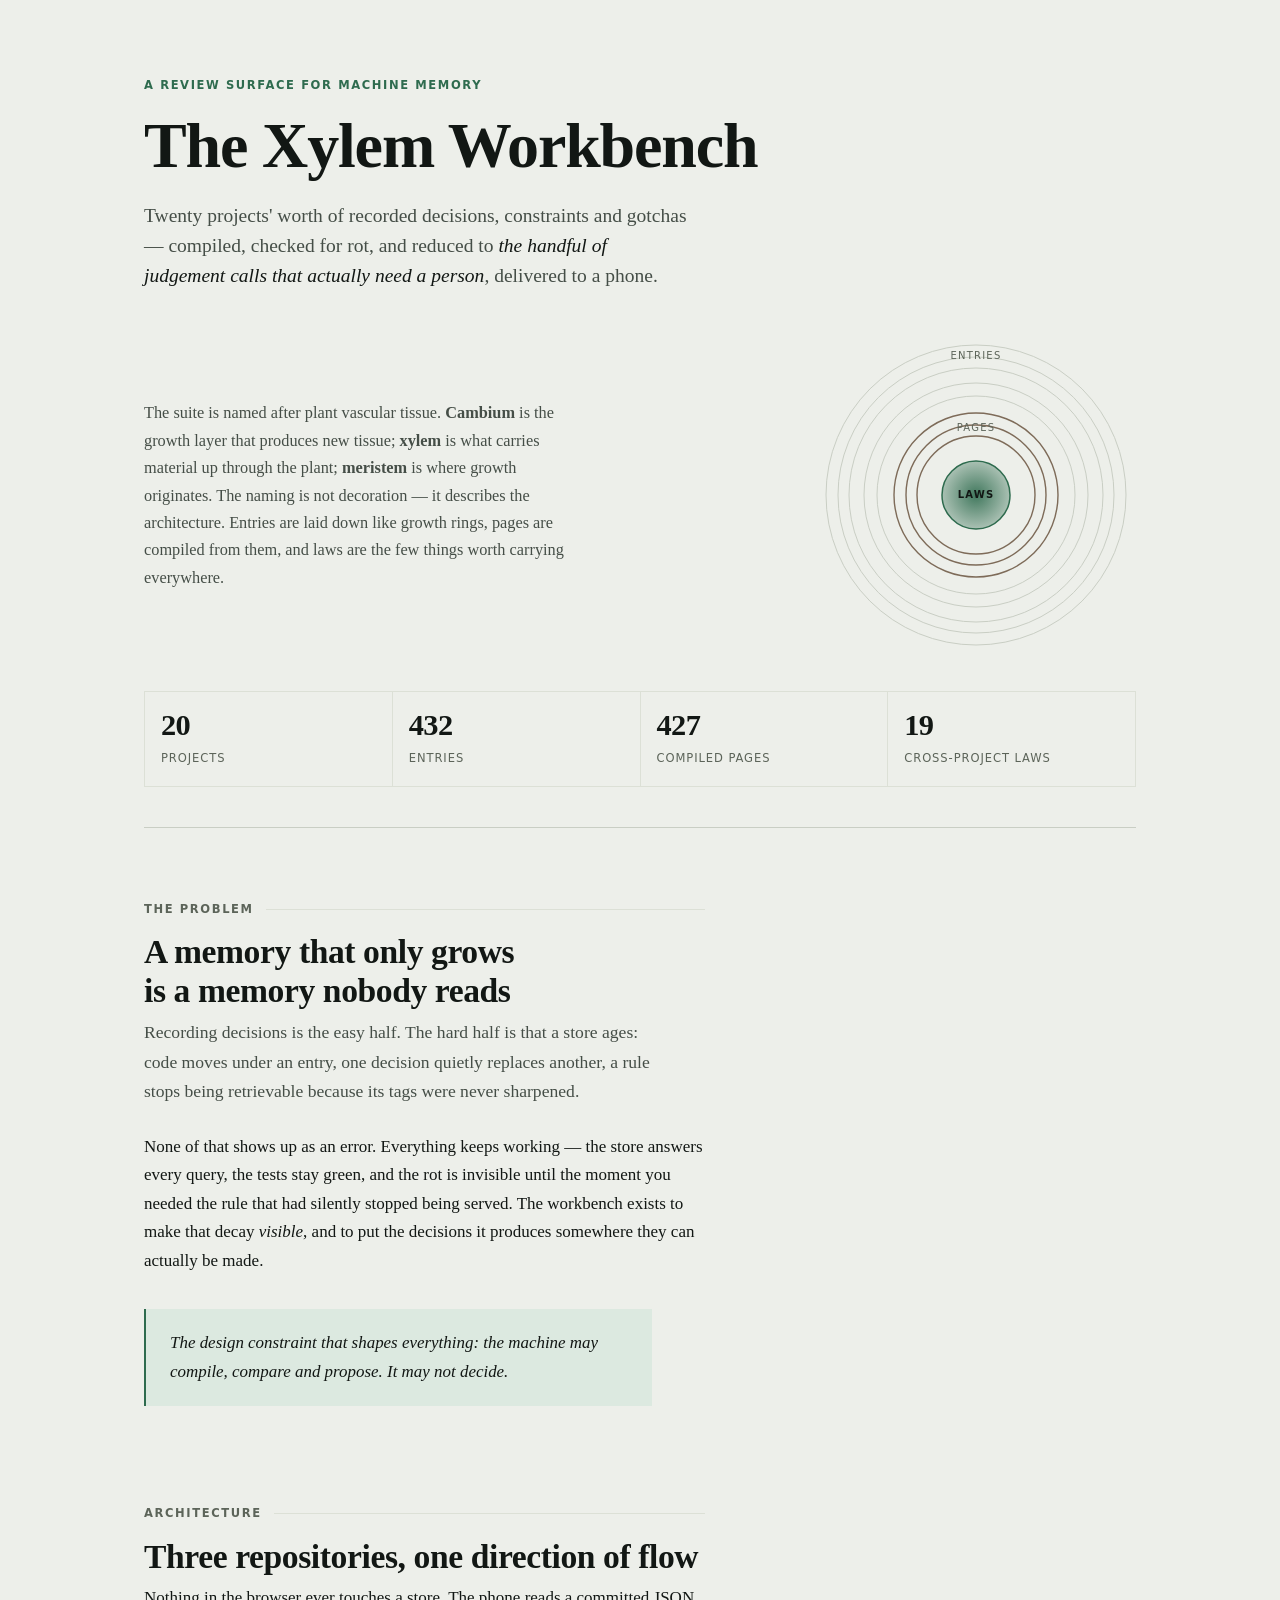
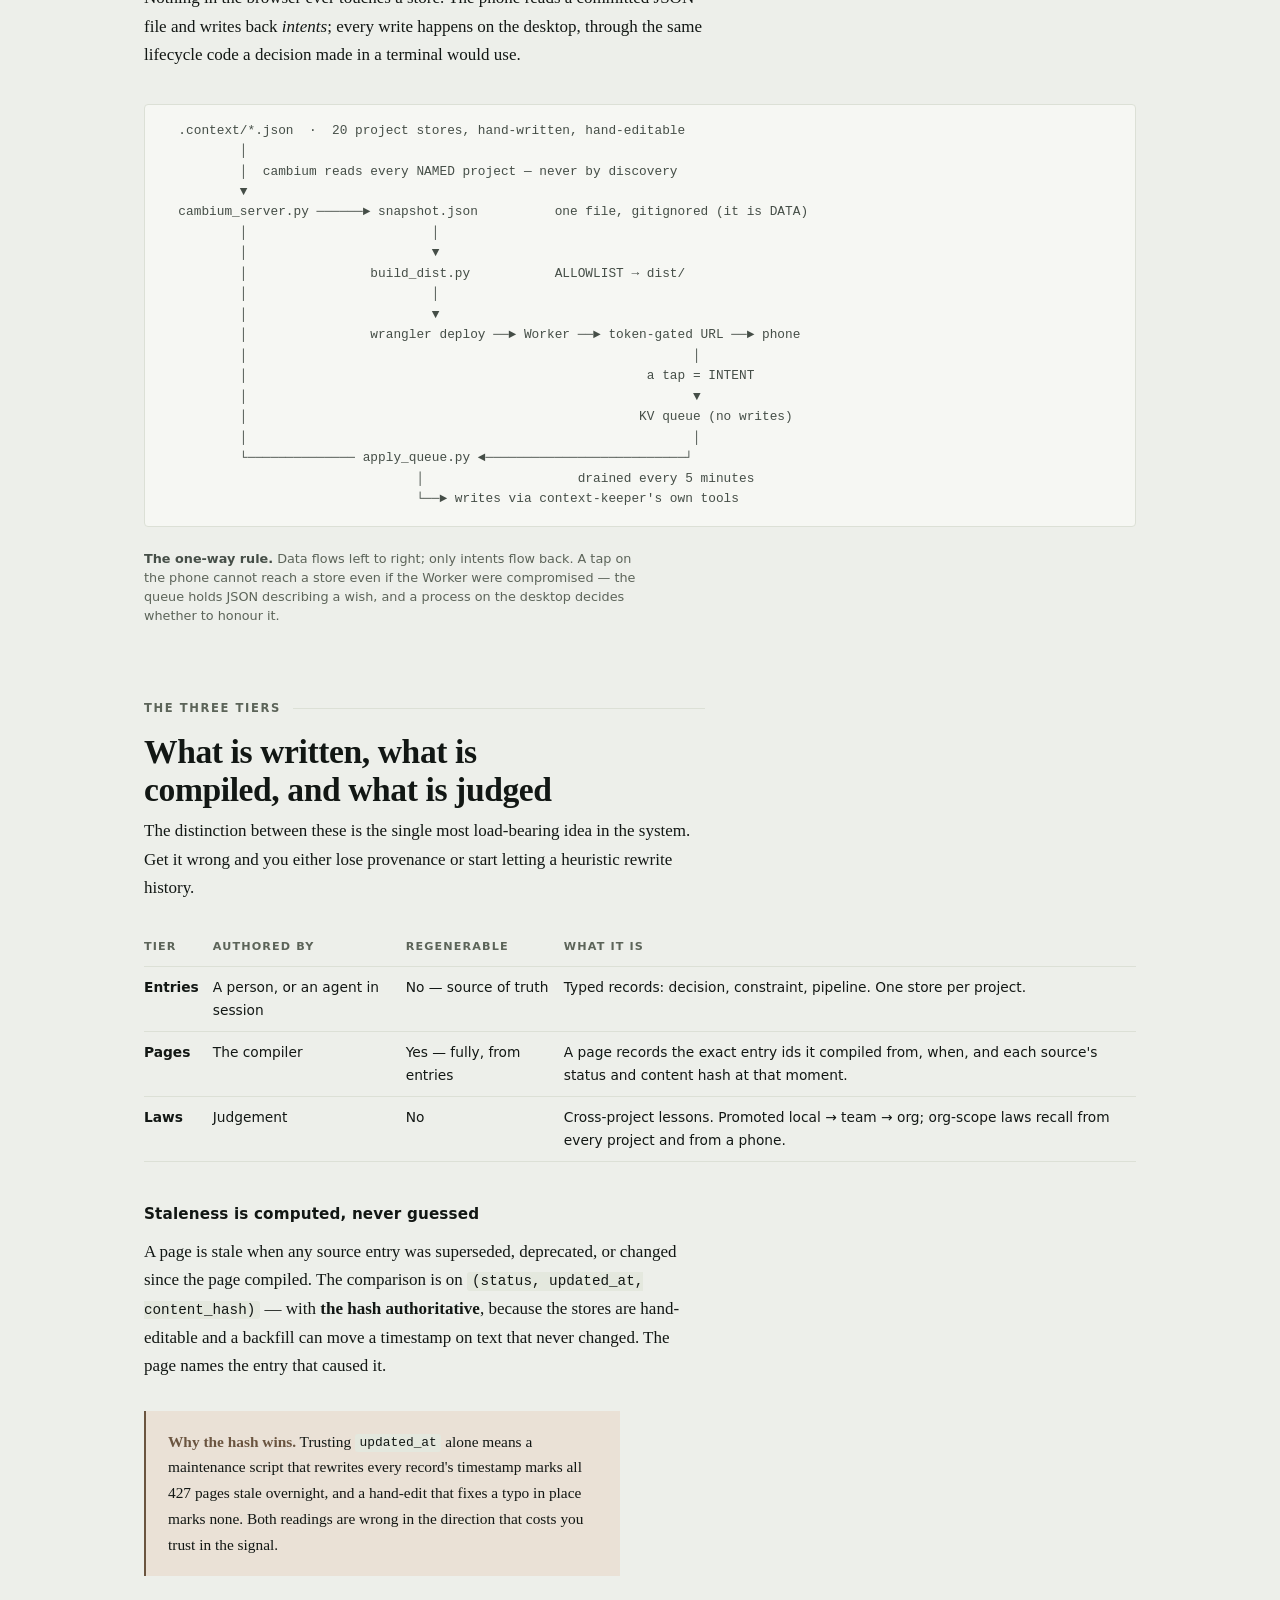
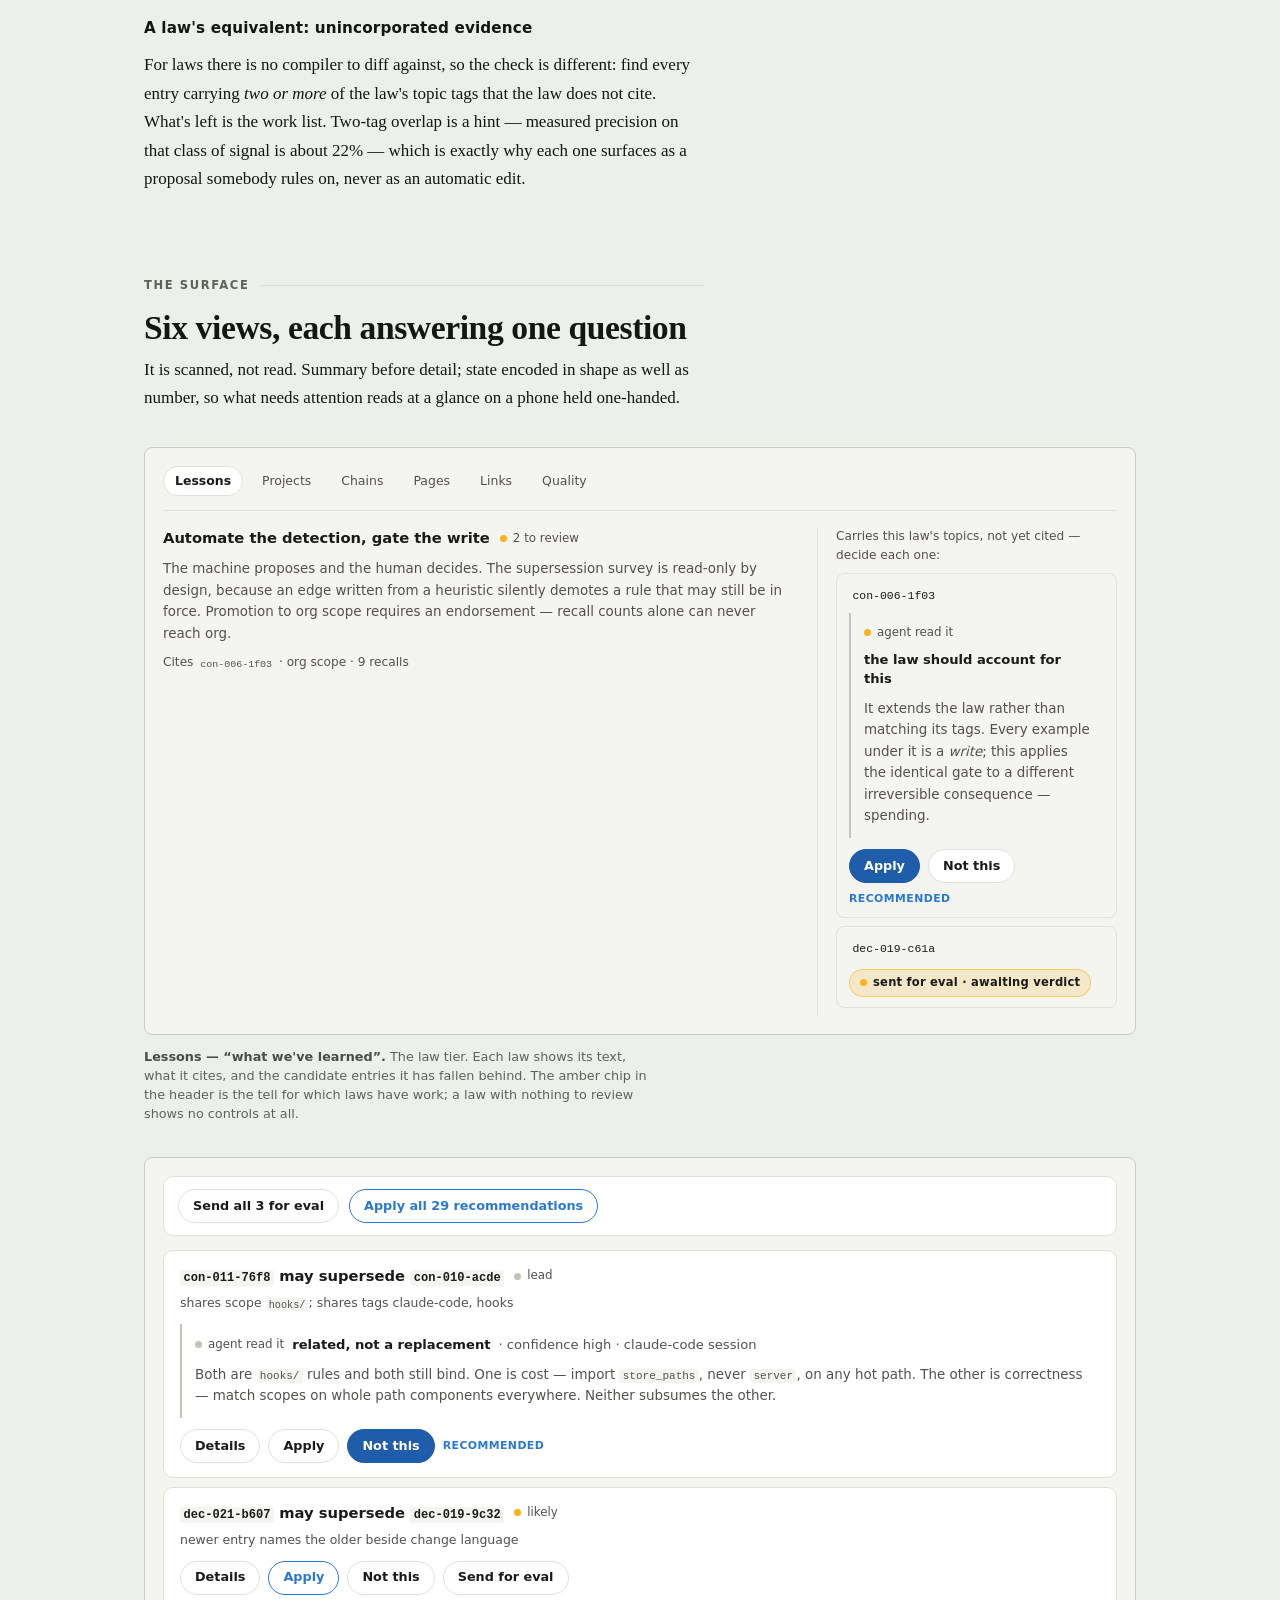
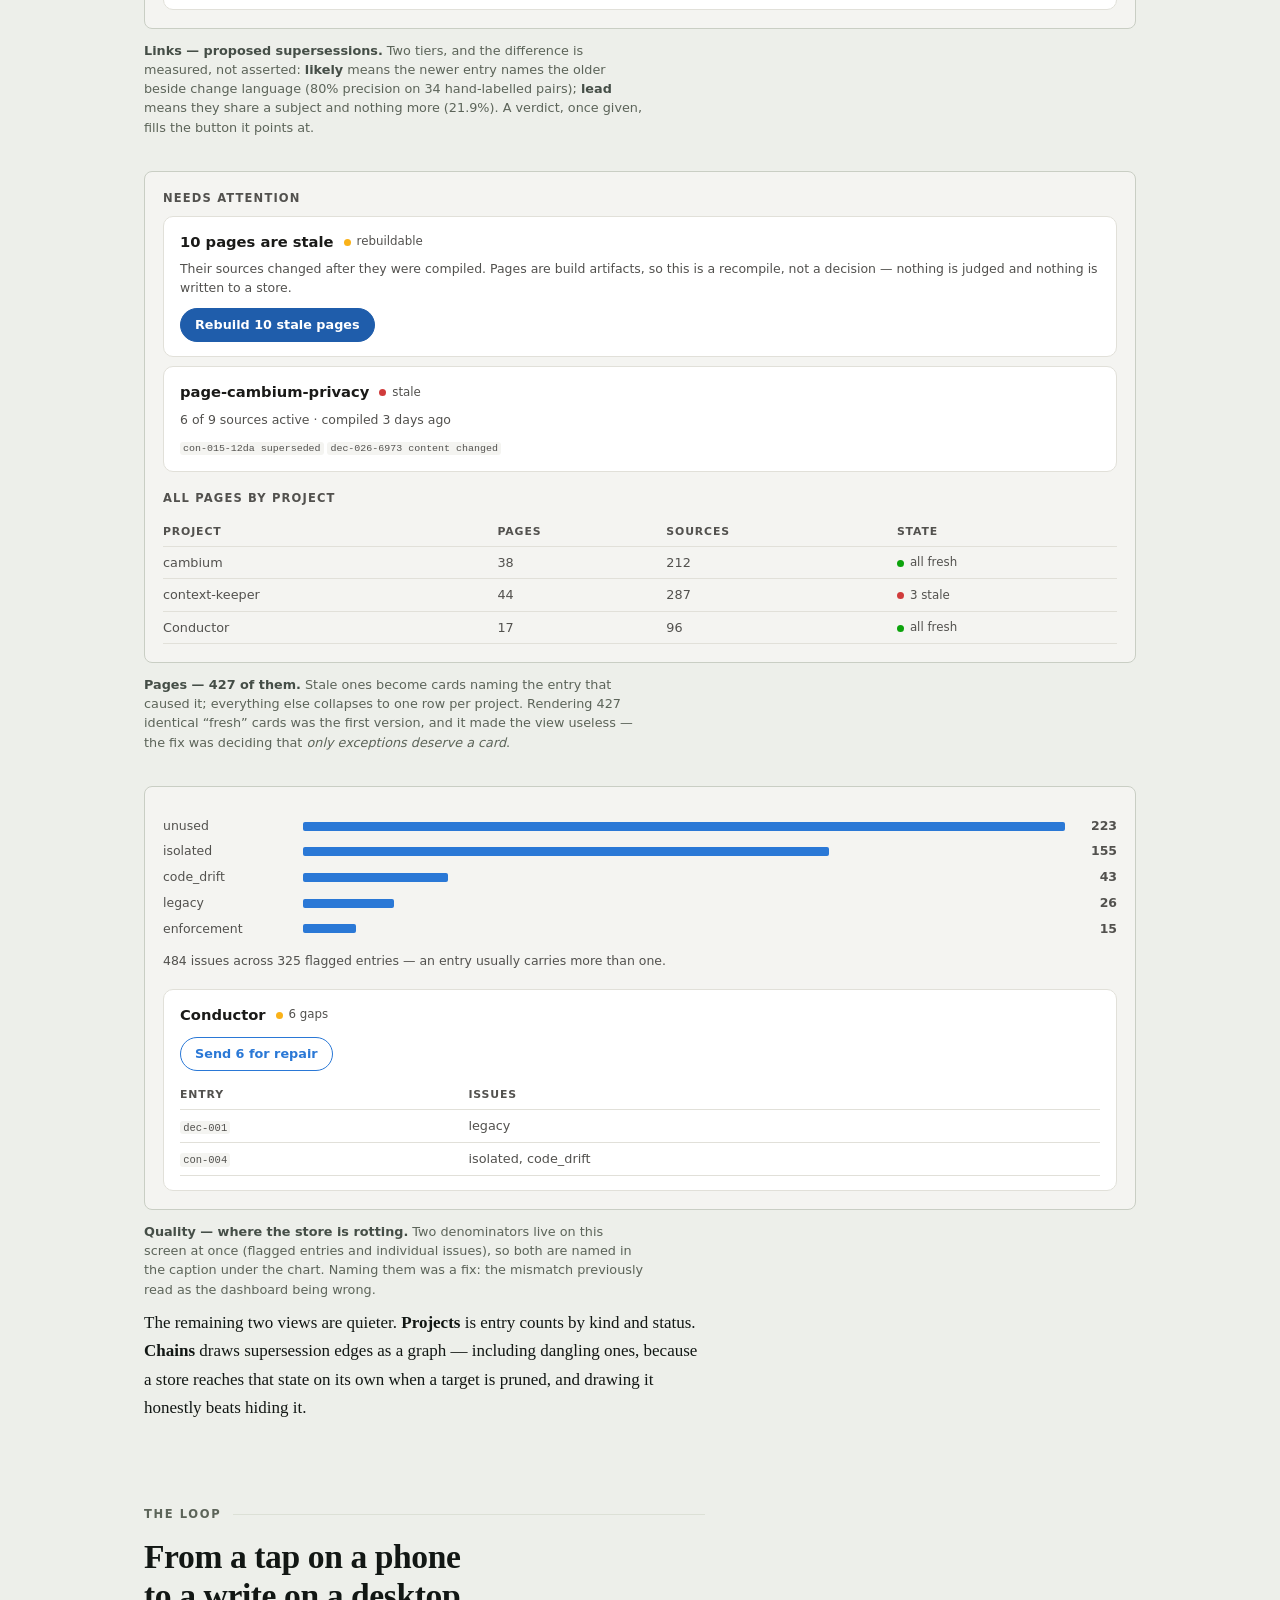
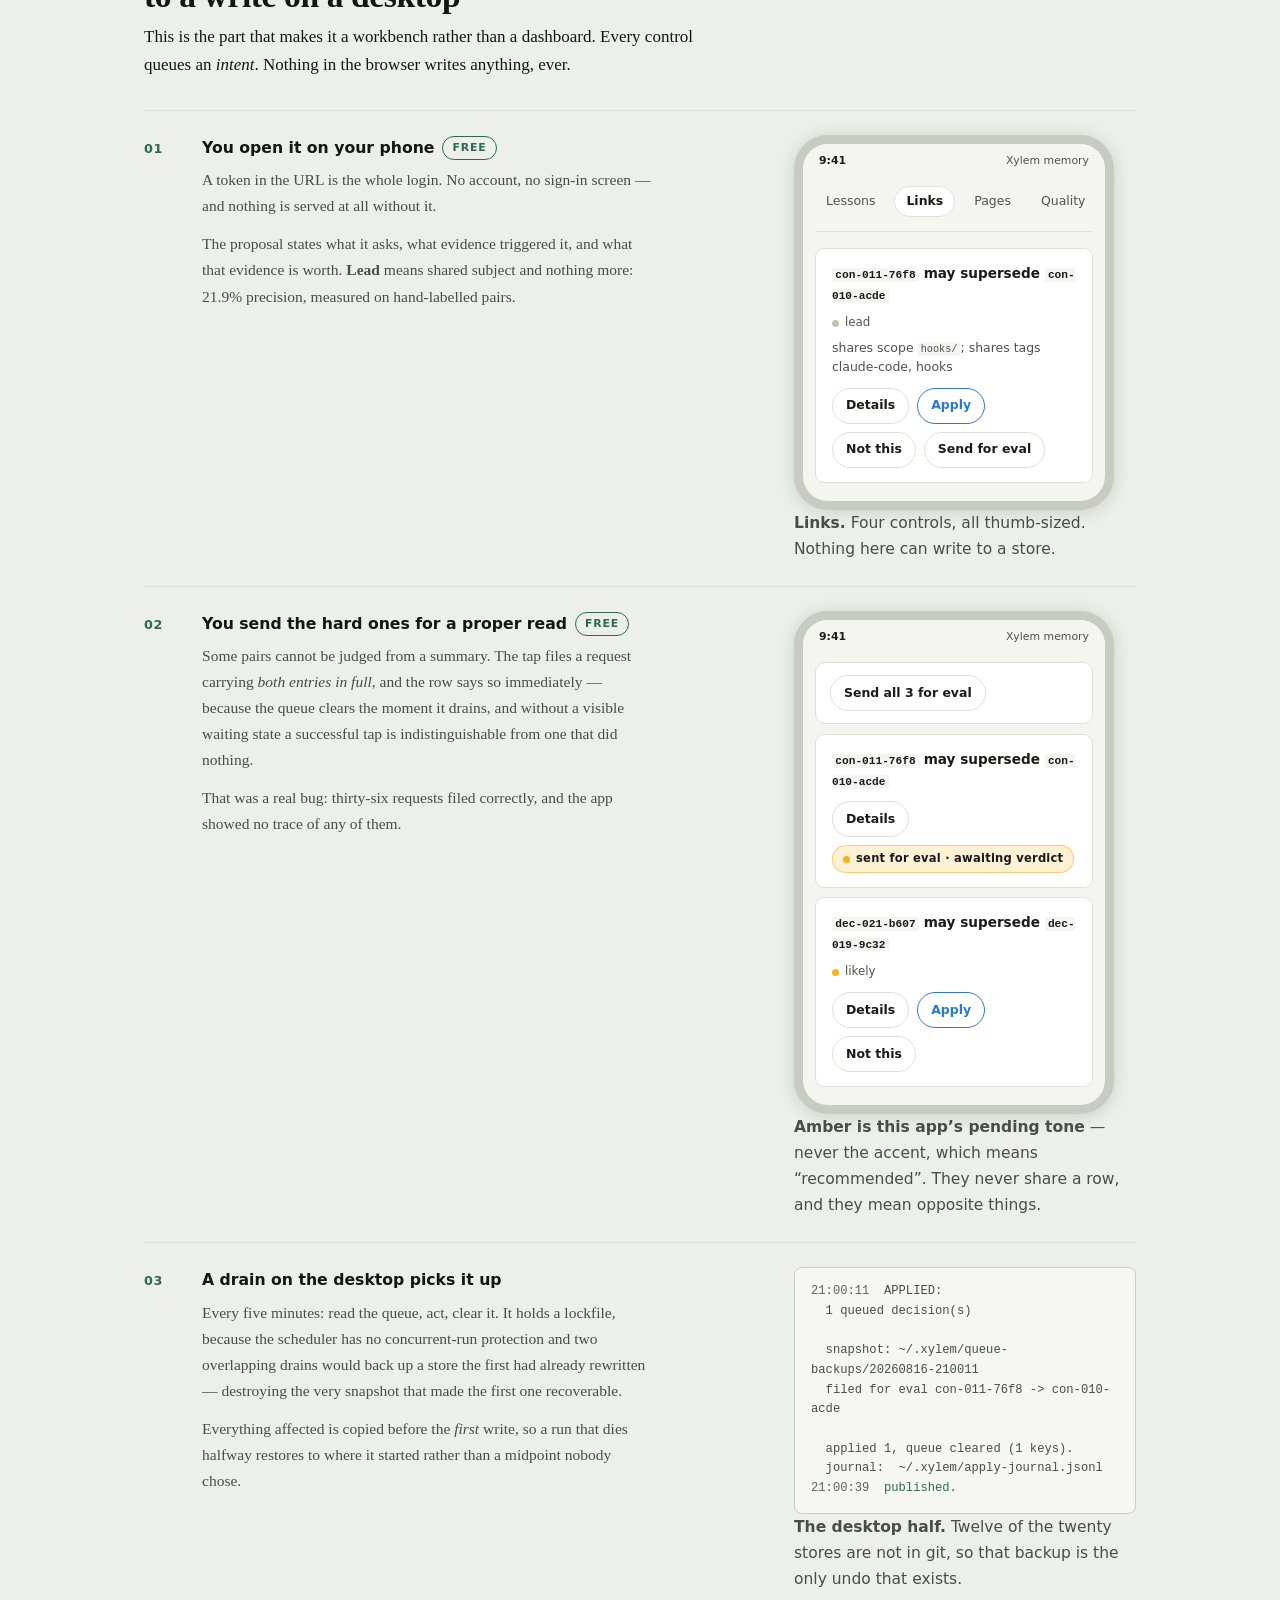
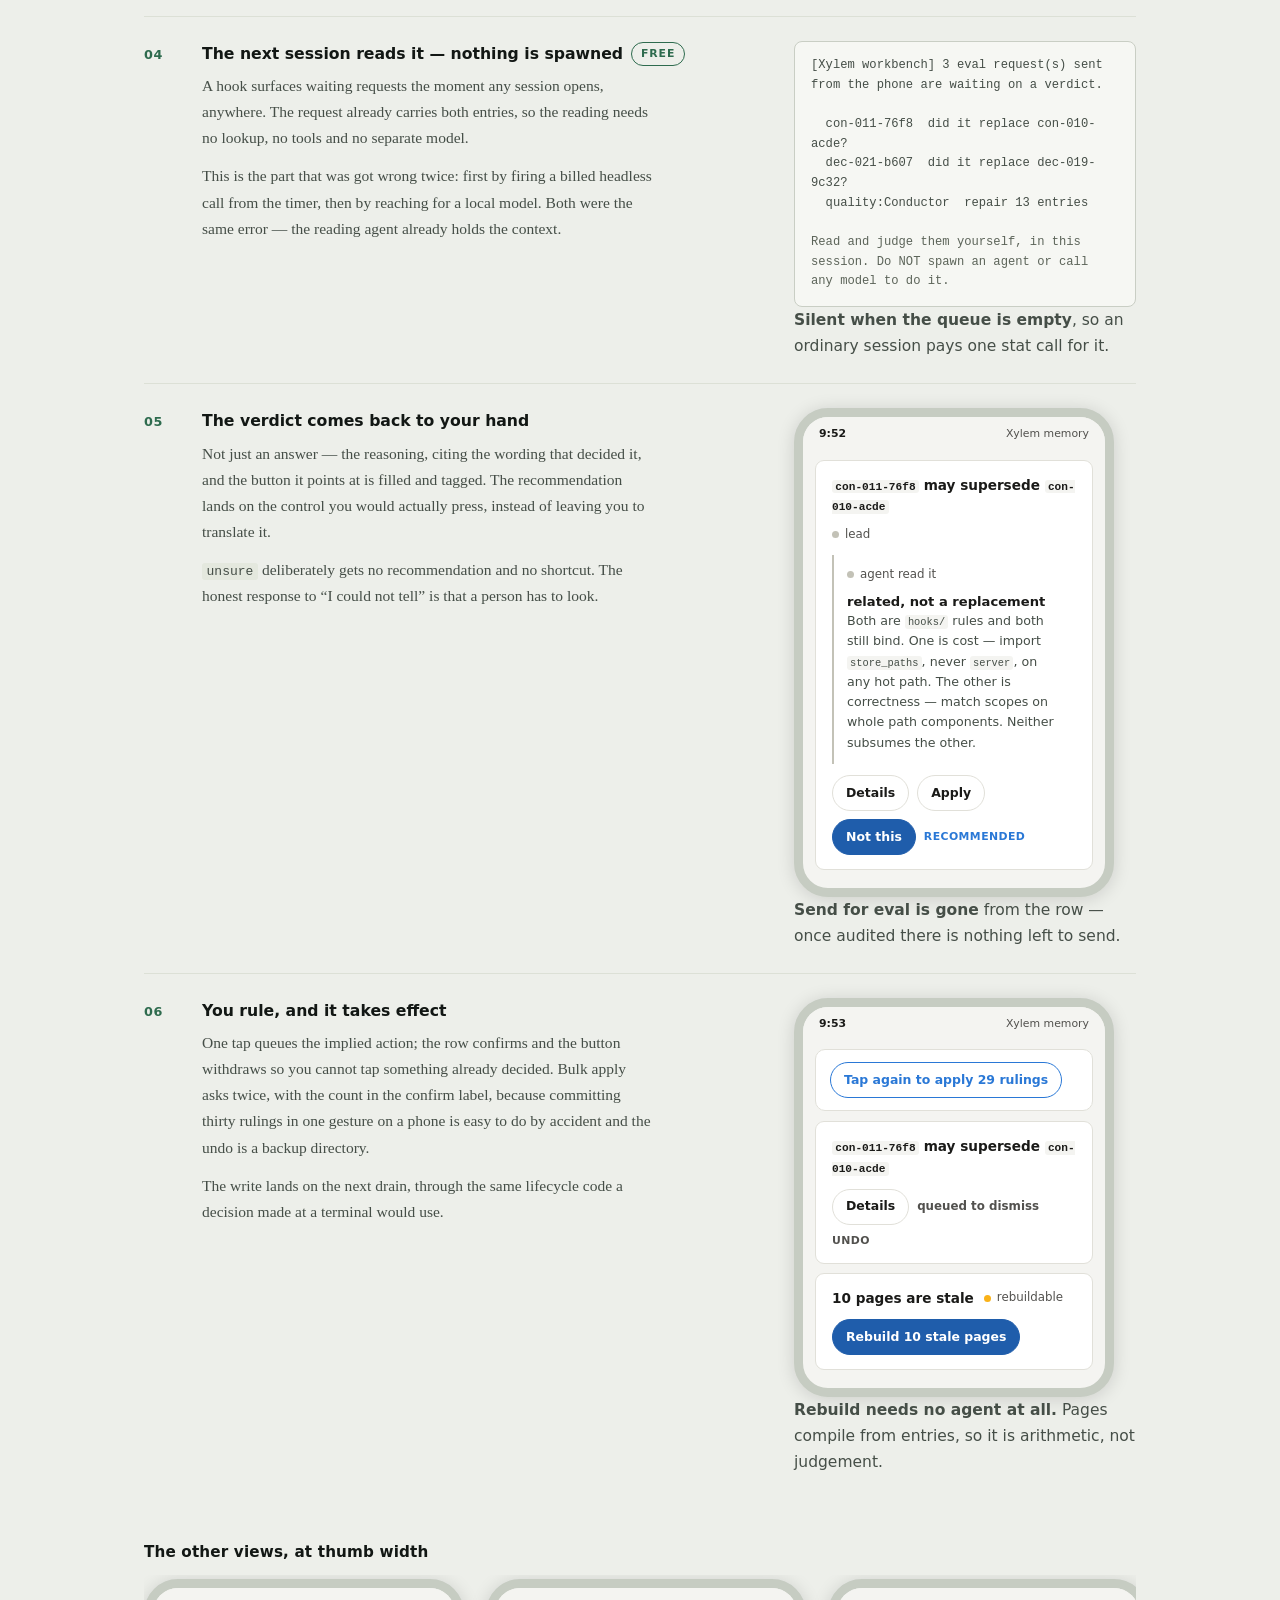
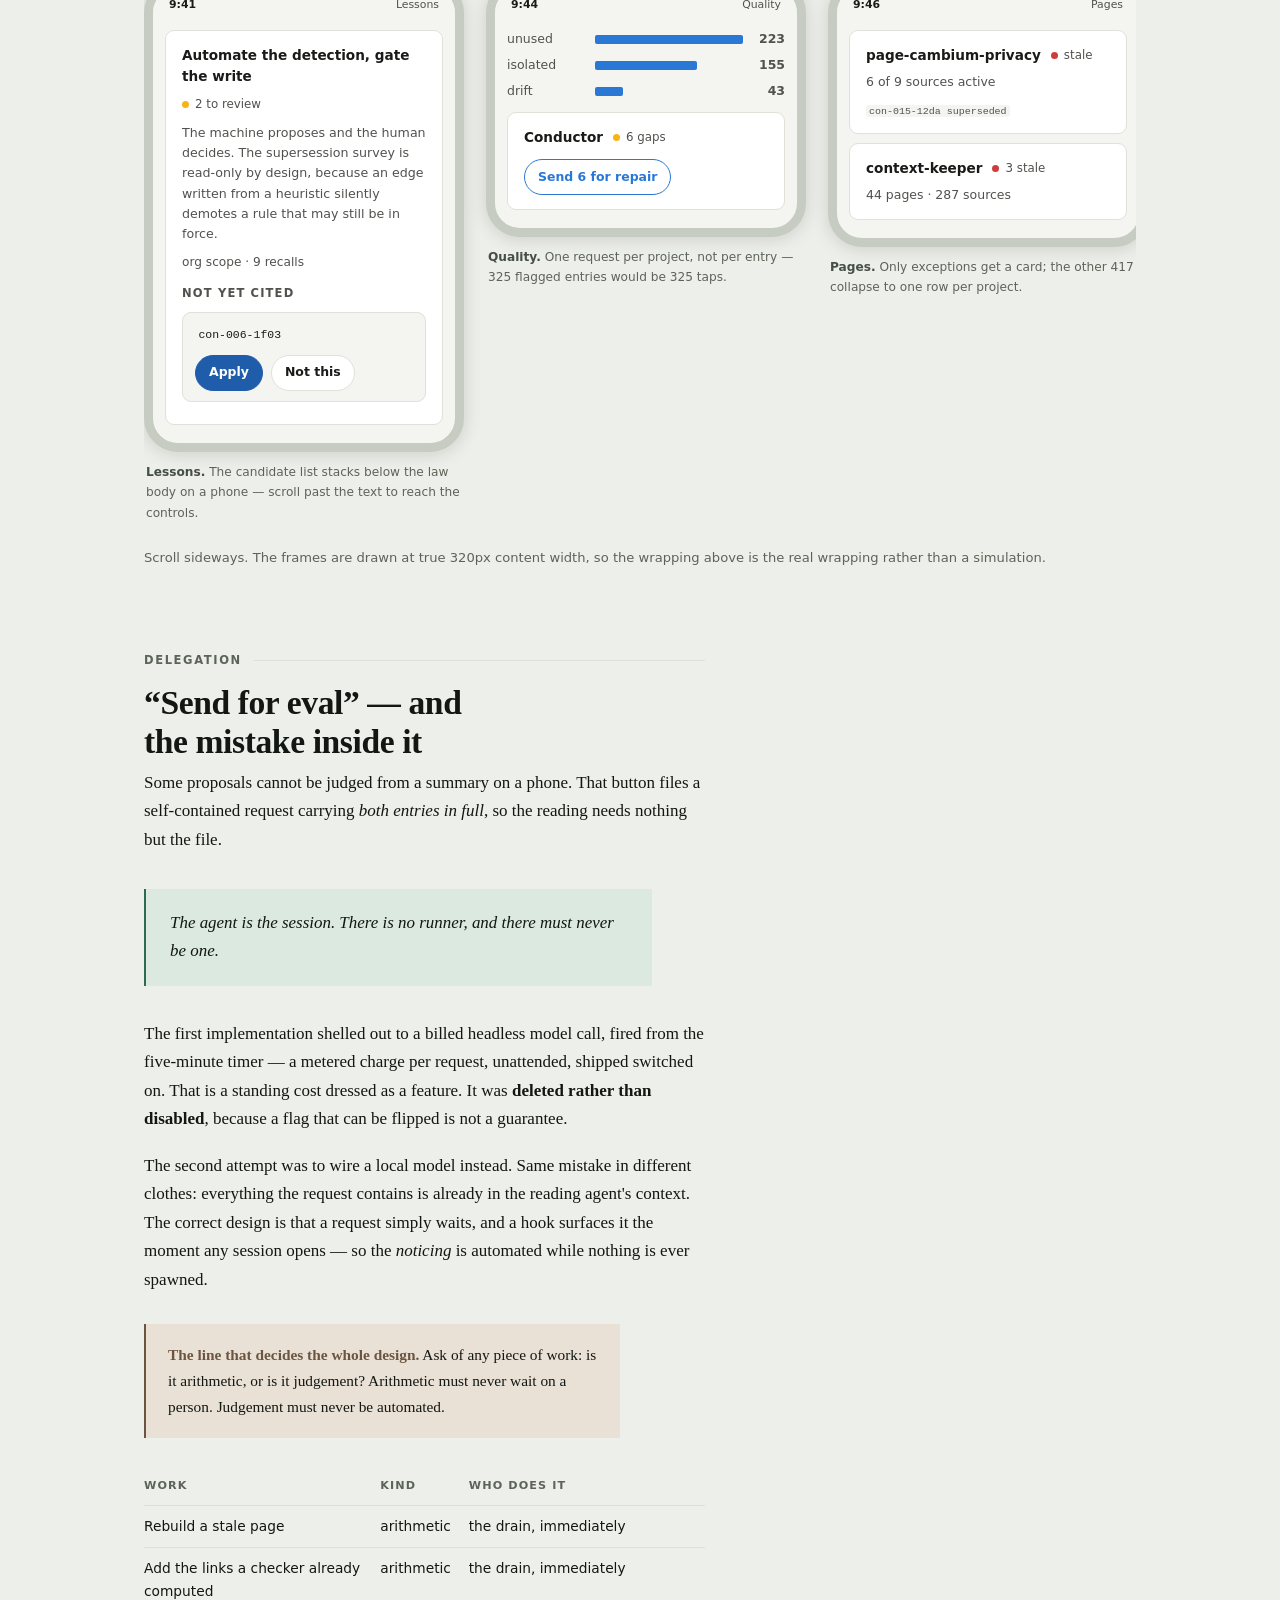
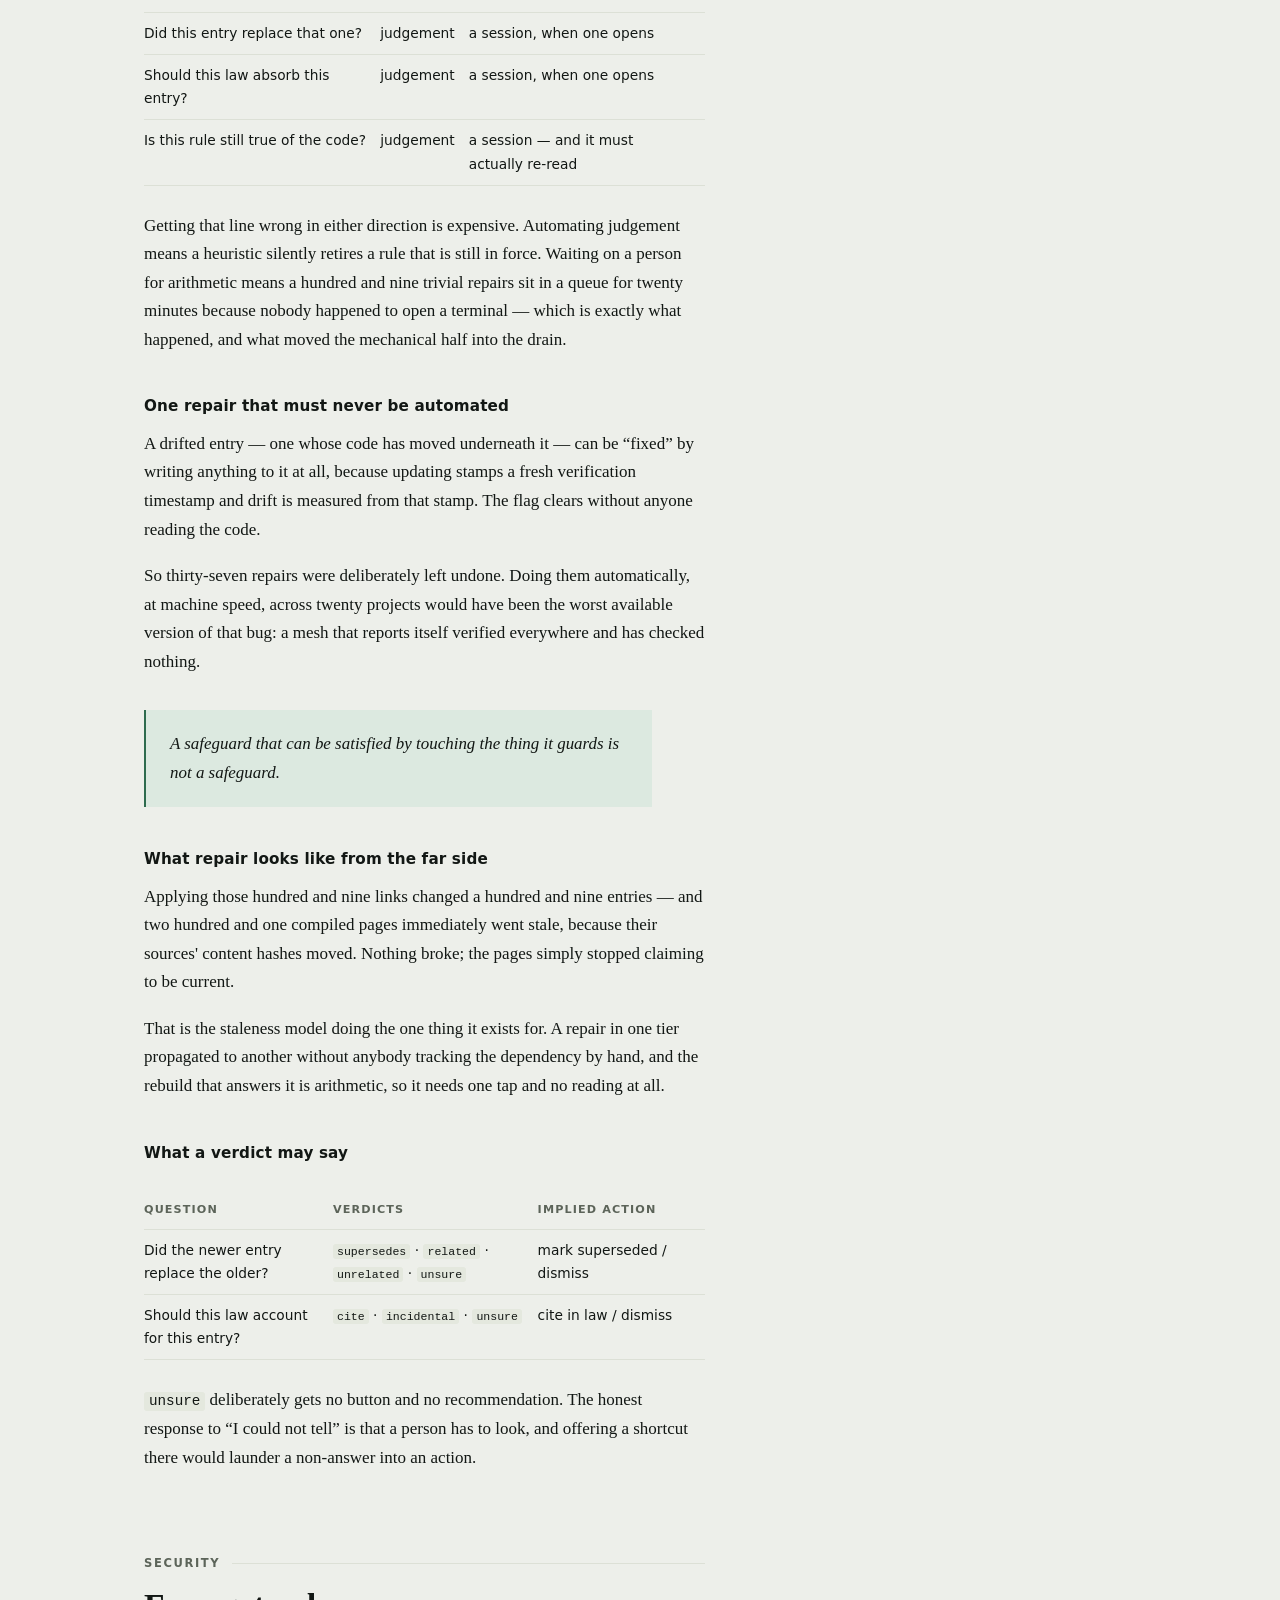
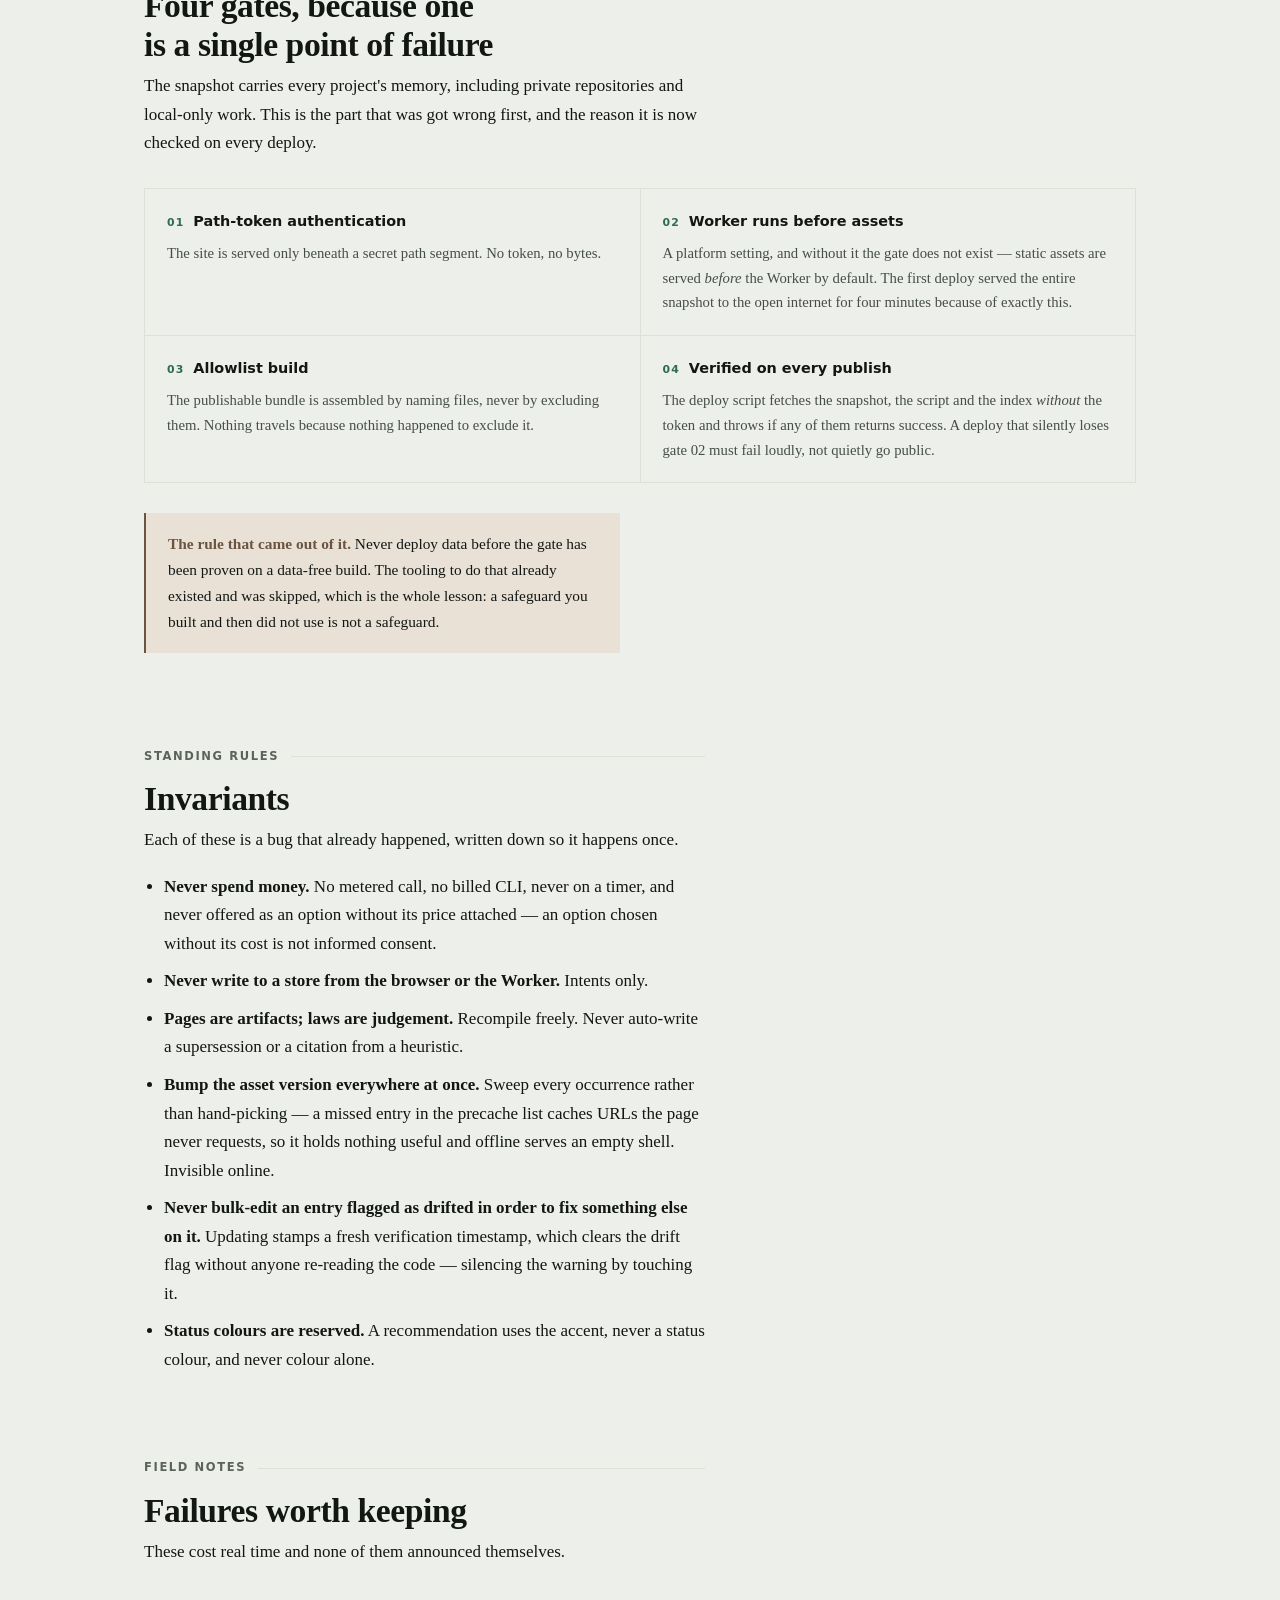
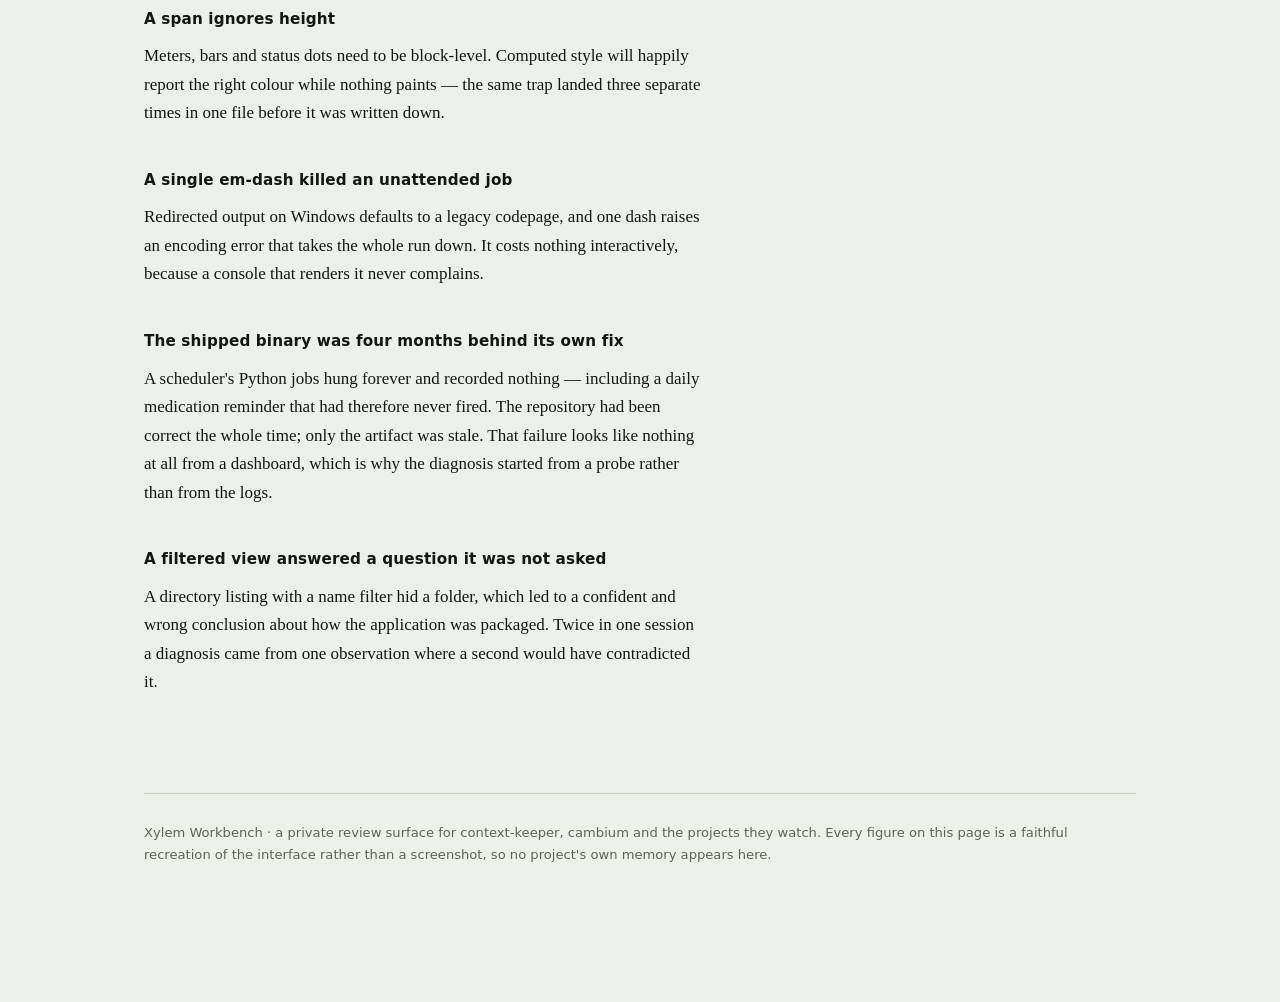
==== docs/index.html @ 1799f787 "Publish the illustrated walkthrough via GitHub Pages Served from /docs so Pages does not serve the a" ====
<!doctype html>
<html lang="en">
<head>
<meta charset="utf-8">
<meta name="viewport" content="width=device-width, initial-scale=1">
<title>Xylem Workbench</title>
<meta name="description" content="An illustrated walkthrough of the Xylem workbench: the three memory tiers, all six views, and the phone-to-desktop review loop, screen by screen.">
<meta name="color-scheme" content="light dark">
<link rel="icon" href="data:image/svg+xml,<svg xmlns=%22http://www.w3.org/2000/svg%22 viewBox=%220 0 16 16%22><text y=%2213%22 font-size=%2213%22>&#127807;</text></svg>">
<style>
/* ============================================================ tokens
   Light is the base. Dark is redefined at token level only, three times over:
   media query (guarded), and both explicit stamps. No component ever declares
   a colour outside this block. */
:root {
  --ground:      #EDEFEA;
  --paper:       #F6F7F3;
  --paper-2:     #E4E8DE;
  --ink:         #121714;
  --ink-2:       #454E47;
  --ink-3:       #5C6459;   /* captions are 12.8px = normal text, so this must clear 4.5:1 */
  --rule:        #C9CEC4;
  --rule-soft:   #DCE0D6;
  --sap:         #2E6B4E;
  --sap-soft:    #DCE9E0;
  --bark:        #6B5540;
  --bark-soft:   #EAE1D6;
  --phone-bezel: #C6CCC2;

  /* the product's own tokens, used ONLY inside .ui mocks */
  --ui-surface:  #FFFFFF;
  --ui-ground:   #F4F4F1;
  --ui-ink:      #1a1a18;
  --ui-ink2:     #52514e;
  --ui-line:     #e1e0d9;
  --ui-line-2:   #c3c2b7;
  --ui-blue:     #2a78d6;
  /* The filled "recommended" button flips BOTH background and text per theme.
     White-on-accent measures 4.42:1 light and 3.64:1 dark -- under the floor in
     both, which is how a primary control ends up the least legible thing on the
     card. */
  --ui-rec-bg:   #1F5DAB;
  --ui-rec-fg:   #FFFFFF;
  --ui-amber:    #fab219;
  --ui-green:    #0ca30c;
  --ui-red:      #d03b3b;

  --measure: 66ch;
  --serif: "Iowan Old Style", "Palatino Linotype", Palatino, "Book Antiqua", Georgia, serif;
  --sans: ui-sans-serif, "Segoe UI", system-ui, -apple-system, sans-serif;
  --mono: ui-monospace, "Cascadia Mono", Consolas, "SF Mono", Menlo, monospace;
}
@media (prefers-color-scheme: dark) {
  :root:not([data-theme="light"]) {
    --ground:    #0E120F;
    --paper:     #151A16;
    --paper-2:   #1D241E;
    --ink:       #E4E8DF;
    --ink-2:     #AFB8AC;
    --ink-3:     #838C81;
    --rule:      #2C332D;
    --rule-soft: #222922;
    --sap:       #79C79A;
    --sap-soft:  #17301F;
    --bark:      #C0A183;
    --bark-soft: #2A231C;
  --phone-bezel: #343B35;
    --phone-bezel: #343B35;

    --ui-surface: #1b1b19;
    --ui-ground:  #121211;
    --ui-ink:     #eceae2;
    --ui-ink2:    #c3c2b7;
    --ui-line:    #2c2c2a;
    --ui-line-2:  #383835;
    --ui-rec-bg:  #6FB2F5;
    --ui-rec-fg:  #0E120F;
    --ui-blue:    #3987e5;
  }
}
:root[data-theme="dark"] {
  --ground:    #0E120F;
  --paper:     #151A16;
  --paper-2:   #1D241E;
  --ink:       #E4E8DF;
  --ink-2:     #AFB8AC;
  --ink-3:     #838C81;
  --rule:      #2C332D;
  --rule-soft: #222922;
  --sap:       #79C79A;
  --sap-soft:  #17301F;
  --bark:      #C0A183;
  --bark-soft: #2A231C;

  --ui-surface: #1b1b19;
  --ui-ground:  #121211;
  --ui-ink:     #eceae2;
  --ui-ink2:    #c3c2b7;
  --ui-line:    #2c2c2a;
  --ui-line-2:  #383835;
  --ui-rec-bg:  #6FB2F5;
  --ui-rec-fg:  #0E120F;
  --ui-blue:    #3987e5;
}

* { box-sizing: border-box; }

body {
  margin: 0;
  background: var(--ground);
  color: var(--ink);
  font-family: var(--serif);
  font-size: 17px;
  line-height: 1.68;
  -webkit-font-smoothing: antialiased;
}

.wrap { max-width: 1040px; margin: 0 auto; padding: 0 24px 120px; }
.col  { max-width: var(--measure); }

/* ------------------------------------------------------------- masthead */
.masthead {
  padding: 76px 0 40px;
  border-bottom: 1px solid var(--rule);
  margin-bottom: 8px;
}
.eyebrow {
  font-family: var(--sans);
  font-size: .72rem; font-weight: 650; letter-spacing: .14em;
  text-transform: uppercase; color: var(--sap);
  margin: 0 0 18px;
}
h1 {
  font-size: clamp(2.6rem, 6vw, 4rem);
  line-height: 1.02; margin: 0 0 22px;
  font-weight: 600; letter-spacing: -.018em;
  text-wrap: balance;
}
.standfirst {
  font-size: 1.22rem; line-height: 1.55; color: var(--ink-2);
  max-width: 56ch; margin: 0;
}
.standfirst em { color: var(--ink); font-style: italic; }

/* the one flourish: a vascular cross-section, drawn not decorated */
.hero-figure {
  display: grid; grid-template-columns: 1fr; gap: 28px;
  align-items: center; margin-top: 44px;
}
@media (min-width: 860px) { .hero-figure { grid-template-columns: 1fr 320px; } }
.rings { width: 100%; height: auto; }

/* ------------------------------------------------------------ structure */
section { padding-top: 64px; }
h2 {
  font-size: clamp(1.6rem, 3.2vw, 2.1rem); line-height: 1.14;
  margin: 0 0 8px; font-weight: 600; letter-spacing: -.012em;
  text-wrap: balance;
}
h3 {
  font-family: var(--sans);
  font-size: .95rem; font-weight: 680; letter-spacing: .01em;
  margin: 40px 0 10px; color: var(--ink);
}
.kicker {
  font-family: var(--sans); font-size: .72rem; font-weight: 650;
  letter-spacing: .14em; text-transform: uppercase;
  color: var(--ink-3); margin: 0 0 14px;
  display: flex; align-items: center; gap: 12px;
}
.kicker::after {
  content: ""; flex: 1; height: 1px; background: var(--rule-soft);
}
p { margin: 0 0 18px; }
a { color: var(--sap); text-underline-offset: 3px; }
strong { font-weight: 650; }
code, .m { font-family: var(--mono); font-size: .84em; }
p code, li code, td code {
  background: var(--paper-2); padding: .1em .35em; border-radius: 3px;
}

/* --------------------------------------------------------------- pieces */
.lede {
  font-size: 1.1rem; color: var(--ink-2); max-width: 58ch;
  margin: 0 0 26px;
}
.stats {
  display: grid; grid-template-columns: repeat(2, 1fr); gap: 1px;
  background: var(--rule-soft); border: 1px solid var(--rule-soft);
  margin: 36px 0 0;
}
@media (min-width: 700px) { .stats { grid-template-columns: repeat(4, 1fr); } }
.stat { background: var(--ground); padding: 18px 16px; }
.stat b {
  display: block; font-size: 1.9rem; line-height: 1; font-weight: 600;
  font-variant-numeric: tabular-nums; letter-spacing: -.02em;
}
.stat span {
  display: block; font-family: var(--sans); font-size: .72rem;
  letter-spacing: .08em; text-transform: uppercase; color: var(--ink-3);
  margin-top: 8px;
}

blockquote.pull {
  margin: 34px 0; padding: 20px 24px;
  border-left: 2px solid var(--sap);
  background: var(--sap-soft);
  font-size: 1.06rem; font-style: italic; color: var(--ink);
  max-width: 60ch;
}
blockquote.pull p:last-child { margin-bottom: 0; }

.note-bark {
  margin: 30px 0; padding: 18px 22px;
  border-left: 2px solid var(--bark); background: var(--bark-soft);
  font-size: .96rem; max-width: 62ch;
}
.note-bark p:last-child { margin-bottom: 0; }
.note-bark b { color: var(--bark); }

/* figure plates */
figure {
  margin: 34px 0 10px; padding: 0;
}
figure.bleed { max-width: none; }
figcaption {
  font-family: var(--sans); font-size: .8rem; line-height: 1.5;
  color: var(--ink-3); margin-top: 12px; max-width: 62ch;
}
figcaption b { color: var(--ink-2); font-weight: 650; }

/* tables */
.tbl-wrap { overflow-x: auto; margin: 26px 0; }
table { border-collapse: collapse; width: 100%; font-family: var(--sans); font-size: .86rem; }
th, td {
  text-align: left; padding: 9px 14px 9px 0;
  border-bottom: 1px solid var(--rule-soft); vertical-align: top;
}
th {
  font-size: .7rem; letter-spacing: .1em; text-transform: uppercase;
  color: var(--ink-3); font-weight: 650; white-space: nowrap;
}
td.n { text-align: right; font-variant-numeric: tabular-nums; padding-right: 22px; }

ul.plain { margin: 0 0 20px; padding-left: 20px; }
ul.plain li { margin-bottom: 9px; }

/* numbered workflow -- a real sequence, so it is numbered */
.steps { counter-reset: step; margin: 30px 0 0; }
.step {
  counter-increment: step;
  display: grid; grid-template-columns: 40px 1fr; gap: 18px;
  padding: 24px 0; border-top: 1px solid var(--rule-soft);
}
.step::before {
  content: counter(step, decimal-leading-zero);
  font-family: var(--sans); font-size: .8rem; font-weight: 680;
  color: var(--sap); letter-spacing: .04em; padding-top: 3px;
  font-variant-numeric: tabular-nums;
}
.step h4 {
  margin: 0 0 6px; font-family: var(--sans); font-size: .98rem; font-weight: 680;
}
.step p { margin: 0 0 12px; font-size: .97rem; color: var(--ink-2); max-width: 58ch; }
.step p:last-child { margin-bottom: 0; }
.step .free {
  display: inline-block; font-family: var(--sans); font-size: .68rem;
  font-weight: 680; letter-spacing: .08em; text-transform: uppercase;
  color: var(--sap); border: 1px solid var(--sap); border-radius: 999px;
  padding: 2px 9px; margin-left: 8px; vertical-align: 2px;
}

/* gates */
.gates { display: grid; gap: 1px; background: var(--rule-soft);
         border: 1px solid var(--rule-soft); margin: 30px 0; }
@media (min-width: 760px) { .gates { grid-template-columns: repeat(2, 1fr); } }
.gate { background: var(--ground); padding: 20px 22px; }
.gate h4 {
  margin: 0 0 8px; font-family: var(--sans); font-size: .9rem; font-weight: 680;
  display: flex; align-items: baseline; gap: 9px;
}
.gate h4 span {
  font-size: .68rem; letter-spacing: .1em; color: var(--sap);
  font-variant-numeric: tabular-nums;
}
.gate p { margin: 0; font-size: .92rem; color: var(--ink-2); }

pre {
  font-family: var(--mono); font-size: .8rem; line-height: 1.6;
  background: var(--paper); color: var(--ink-2);
  border: 1px solid var(--rule-soft); border-radius: 4px;
  padding: 16px 18px; overflow-x: auto; margin: 22px 0;
}

/* =================================================== the product mockups
   Scoped to .ui so the app's own visual language (blue accent, amber
   pending, hairline cards) stays separate from the page around it: plate
   and specimen should not be confusable. */
.ui {
  font-family: var(--sans); font-size: 14px; line-height: 1.5;
  background: var(--ui-ground); color: var(--ui-ink);
  border: 1px solid var(--rule); border-radius: 8px;
  padding: 18px; overflow-x: auto;
}
.ui-chrome {
  display: flex; align-items: center; gap: 8px;
  padding-bottom: 14px; margin-bottom: 16px;
  border-bottom: 1px solid var(--ui-line);
}
.ui-tab {
  font-size: .78rem; padding: 5px 11px; border-radius: 999px;
  color: var(--ui-ink2); white-space: nowrap;
}
.ui-tab.on { background: var(--ui-surface); color: var(--ui-ink); font-weight: 650;
             border: 1px solid var(--ui-line); }
.ui-row {
  background: var(--ui-surface); border: 1px solid var(--ui-line);
  border-radius: 10px; padding: 14px 16px; margin-bottom: 9px;
}
.ui-row:last-child { margin-bottom: 0; }
.ui-head { display: flex; align-items: center; gap: 10px; flex-wrap: wrap; }
.ui-title { font-weight: 620; font-size: .92rem; }
.ui code { font-family: var(--mono); font-size: .82em;
           background: var(--ui-ground); padding: .08em .3em; border-radius: 3px; }
.ui-state {
  display: inline-flex; align-items: center; gap: 6px;
  font-size: .74rem; color: var(--ui-ink2); white-space: nowrap;
}
.ui-dot { display: block; width: 7px; height: 7px; border-radius: 50%; flex: none; }
.d-warn { background: var(--ui-amber); }
.d-good { background: var(--ui-green); }
.d-unk  { background: var(--ui-line-2); }
.d-bad  { background: var(--ui-red); }
.ui-meta { font-size: .78rem; color: var(--ui-ink2); margin-top: 7px; }
.ui-prose { font-size: .84rem; color: var(--ui-ink2); margin: 9px 0 0; line-height: 1.6; }
.ui-seen { margin-top: 9px; font-size: .76rem; color: var(--ui-ink2); }

.ui-actions {
  display: flex; gap: 8px; align-items: center; flex-wrap: wrap; margin-top: 11px;
}
.ui-btn {
  min-height: 34px; padding: 7px 14px; border-radius: 999px;
  border: 1px solid var(--ui-line); background: var(--ui-surface);
  color: var(--ui-ink); font: 600 .8rem/1 var(--sans); white-space: nowrap;
}
.ui-btn.primary { border-color: var(--ui-blue); color: var(--ui-blue); }
.ui-btn.rec {
  background: var(--ui-rec-bg); border-color: var(--ui-rec-bg);
  color: var(--ui-rec-fg); font-weight: 650;
}
.ui-rec-tag {
  font-size: .68rem; font-weight: 680; letter-spacing: .04em;
  text-transform: uppercase; color: var(--ui-blue);
}
.ui-await {
  display: inline-flex; align-items: center; gap: 6px;
  font-size: .72rem; font-weight: 650; letter-spacing: .02em;
  color: var(--ui-ink); background: rgba(250,178,25,.18);
  border: 1px solid rgba(250,178,25,.55); border-radius: 999px; padding: 4px 10px;
}
.ui-await::before {
  content: ""; display: block; width: 7px; height: 7px;
  border-radius: 50%; background: var(--ui-amber); flex: none;
}
.ui-eval {
  margin-top: 11px; padding: 11px 13px;
  border-left: 2px solid var(--ui-line-2); border-radius: 0 6px 6px 0;
}
.ui-evalhead {
  display: flex; align-items: center; gap: 8px; flex-wrap: wrap; font-size: .82rem;
}
.ui-bulkbar {
  display: flex; gap: 10px; flex-wrap: wrap; align-items: center;
  margin-bottom: 14px; padding: 12px 14px;
  background: var(--ui-surface); border: 1px solid var(--ui-line); border-radius: 10px;
}
.ui-sect {
  font-size: .72rem; font-weight: 680; letter-spacing: .1em; text-transform: uppercase;
  color: var(--ui-ink2); margin: 18px 0 9px;
}
.ui-sect:first-child { margin-top: 0; }
.ui-cand {
  border: 1px solid var(--ui-line); border-radius: 8px;
  padding: 10px 12px; margin-bottom: 8px; background: var(--ui-ground);
}
.ui-law { display: grid; gap: 20px; }
@media (min-width: 720px) { .ui-law { grid-template-columns: 1fr 300px; } }
.ui-aside { border-left: 1px solid var(--ui-line); padding-left: 18px; }
@media (max-width: 719px) { .ui-aside { border-left: 0; padding-left: 0; } }
.ui-tbl { width: 100%; border-collapse: collapse; font-size: .8rem; margin-top: 10px; }
.ui-tbl th, .ui-tbl td {
  text-align: left; padding: 6px 10px 6px 0;
  border-bottom: 1px solid var(--ui-line); color: var(--ui-ink2);
}
.ui-tbl th { font-size: .68rem; letter-spacing: .08em; text-transform: uppercase; }
.ui-bars { display: grid; gap: 7px; margin-top: 12px; }
.ui-bar { display: grid; grid-template-columns: 130px 1fr 42px; gap: 10px; align-items: center;
          font-size: .78rem; color: var(--ui-ink2); }
.ui-bar i { display: block; height: 9px; border-radius: 2px; background: var(--ui-blue); }
.ui-bar b { font-variant-numeric: tabular-nums; text-align: right; font-weight: 600; }

/* ------------------------------------------------------ phone specimens
   The product is used one-handed on a phone; showing it only at desk width
   would be showing the wrong artifact. Frames are drawn at true 320px content
   width so the wrapping is honest rather than simulated. */
.phone-row {
  display: flex; gap: 22px; overflow-x: auto; padding: 4px 4px 18px;
  scroll-snap-type: x proximity;
}
.phone-row::-webkit-scrollbar { height: 8px; }
.phone-row::-webkit-scrollbar-thumb { background: var(--rule); border-radius: 4px; }
.phone {
  flex: none; width: 320px; scroll-snap-align: start;
  border: 9px solid var(--phone-bezel); border-radius: 34px;
  background: var(--ui-ground); overflow: hidden;
  box-shadow: 0 2px 18px rgba(0,0,0,.14);
}
.phone-bar {
  display: flex; align-items: center; justify-content: space-between;
  padding: 8px 16px 6px; font-family: var(--sans); font-size: .68rem;
  color: var(--ui-ink2); background: var(--ui-ground);
}
.phone-bar b { font-weight: 620; color: var(--ui-ink); font-variant-numeric: tabular-nums; }
.phone-screen { padding: 10px 12px 18px; }
.phone .ui { border: 0; border-radius: 0; padding: 0; background: transparent; }
.phone .ui-row, .phone .ui-cand { border-radius: 9px; }
.phone .ui-title { font-size: .85rem; }
.phone .ui-prose { font-size: .79rem; }
.phone .ui-btn { min-height: 36px; padding: 8px 13px; font-size: .78rem; }
.phone-cap {
  font-family: var(--sans); font-size: .76rem; color: var(--ink-3);
  margin: 10px 2px 0; max-width: 320px;
}
.phone-cap b { color: var(--ink-2); font-weight: 650; }

/* desktop half of the loop, so the two sides are visibly different machines */
.term {
  /* A div collapses whitespace, so terminal output rendered as one wrapped
     paragraph. pre-wrap keeps the line breaks AND still wraps long lines
     inside a 342px column, which <pre> alone would not. */
  white-space: pre-wrap;
  font-family: var(--mono); font-size: .76rem; line-height: 1.62;
  background: var(--paper); color: var(--ink-2);
  border: 1px solid var(--rule); border-radius: 8px;
  padding: 14px 16px; overflow-x: auto;
}
.term .ok { color: var(--sap); }
.term .dim { color: var(--ink-3); }

.step-fig { margin-top: 16px; }
@media (min-width: 980px) {
  .step { grid-template-columns: 40px minmax(0,1fr) 342px; }
  .step-fig { margin-top: 0; }
}

footer {
  margin-top: 96px; padding-top: 28px; border-top: 1px solid var(--rule);
  font-family: var(--sans); font-size: .82rem; color: var(--ink-3);
}
:focus-visible { outline: 2px solid var(--sap); outline-offset: 2px; }
@media (prefers-reduced-motion: reduce) { * { animation: none !important; transition: none !important; } }
</style>
</head>
<body>
<div class="wrap">

<header class="masthead">
  <p class="eyebrow">A review surface for machine memory</p>
  <h1>The Xylem Workbench</h1>
  <p class="standfirst">Twenty projects' worth of recorded decisions, constraints and
  gotchas &#8212; compiled, checked for rot, and reduced to <em>the handful of judgement calls
  that actually need a person</em>, delivered to a phone.</p>

  <div class="hero-figure">
    <div>
      <p style="margin:0;color:var(--ink-2);font-size:1.02rem;max-width:52ch">
      The suite is named after plant vascular tissue. <b>Cambium</b> is the growth layer
      that produces new tissue; <b>xylem</b> is what carries material up through the plant;
      <b>meristem</b> is where growth originates. The naming is not decoration &#8212; it
      describes the architecture. Entries are laid down like growth rings, pages are
      compiled from them, and laws are the few things worth carrying everywhere.</p>
    </div>
    <svg class="rings" viewBox="0 0 320 320" role="img" aria-label="Concentric rings: entries at the outside, pages compiled from them, laws at the core">
      <defs>
        <radialGradient id="core">
          <stop offset="0%" stop-color="var(--sap)" stop-opacity=".9"/>
          <stop offset="100%" stop-color="var(--sap)" stop-opacity=".35"/>
        </radialGradient>
      </defs>
      <g fill="none" stroke="var(--rule)" stroke-width="1">
        <circle cx="160" cy="160" r="150"/><circle cx="160" cy="160" r="138"/>
        <circle cx="160" cy="160" r="127"/><circle cx="160" cy="160" r="112"/>
        <circle cx="160" cy="160" r="99"/>
      </g>
      <g fill="none" stroke="var(--bark)" stroke-width="1.4" opacity=".85">
        <circle cx="160" cy="160" r="82"/><circle cx="160" cy="160" r="70"/>
        <circle cx="160" cy="160" r="59"/>
      </g>
      <circle cx="160" cy="160" r="34" fill="url(#core)" stroke="var(--sap)" stroke-width="1.5"/>
      <g font-family="ui-sans-serif, system-ui" font-size="10" fill="var(--ink-3)"
         letter-spacing="1.2" text-anchor="middle">
        <text x="160" y="24">ENTRIES</text>
        <text x="160" y="96">PAGES</text>
        <text x="160" y="163" fill="var(--ink)" font-weight="700">LAWS</text>
      </g>
    </svg>
  </div>

  <div class="stats">
    <div class="stat"><b>20</b><span>Projects</span></div>
    <div class="stat"><b>432</b><span>Entries</span></div>
    <div class="stat"><b>427</b><span>Compiled pages</span></div>
    <div class="stat"><b>19</b><span>Cross-project laws</span></div>
  </div>
</header>

<section class="col">
  <p class="kicker">The problem</p>
  <h2>A memory that only grows is a memory nobody reads</h2>
  <p class="lede">Recording decisions is the easy half. The hard half is that a store
  ages: code moves under an entry, one decision quietly replaces another, a rule stops
  being retrievable because its tags were never sharpened.</p>

  <p>None of that shows up as an error. Everything keeps working &#8212; the store answers
  every query, the tests stay green, and the rot is invisible until the moment you needed
  the rule that had silently stopped being served. The workbench exists to make that decay
  <em>visible</em>, and to put the decisions it produces somewhere they can actually be made.</p>

  <blockquote class="pull">
    <p>The design constraint that shapes everything: the machine may compile, compare and
    propose. It may not decide.</p>
  </blockquote>
</section>

<section>
  <div class="col">
    <p class="kicker">Architecture</p>
    <h2>Three repositories, one direction of flow</h2>
    <p>Nothing in the browser ever touches a store. The phone reads a committed JSON file
    and writes back <em>intents</em>; every write happens on the desktop, through the same
    lifecycle code a decision made in a terminal would use.</p>
  </div>

  <figure class="bleed">
    <pre>  .context/*.json  &#183;  20 project stores, hand-written, hand-editable
          &#9474;
          &#9474;  cambium reads every NAMED project &#8212; never by discovery
          &#9660;
  cambium_server.py &#9472;&#9472;&#9472;&#9472;&#9472;&#9472;&#9658; snapshot.json          one file, gitignored (it is DATA)
          &#9474;                        &#9474;
          &#9474;                        &#9660;
          &#9474;                build_dist.py           ALLOWLIST &#8594; dist/
          &#9474;                        &#9474;
          &#9474;                        &#9660;
          &#9474;                wrangler deploy &#9472;&#9472;&#9658; Worker &#9472;&#9472;&#9658; token-gated URL &#9472;&#9472;&#9658; phone
          &#9474;                                                          &#9474;
          &#9474;                                                    a tap = INTENT
          &#9474;                                                          &#9660;
          &#9474;                                                   KV queue (no writes)
          &#9474;                                                          &#9474;
          &#9492;&#9472;&#9472;&#9472;&#9472;&#9472;&#9472;&#9472;&#9472;&#9472;&#9472;&#9472;&#9472;&#9472;&#9472; apply_queue.py &#9668;&#9472;&#9472;&#9472;&#9472;&#9472;&#9472;&#9472;&#9472;&#9472;&#9472;&#9472;&#9472;&#9472;&#9472;&#9472;&#9472;&#9472;&#9472;&#9472;&#9472;&#9472;&#9472;&#9472;&#9472;&#9472;&#9472;&#9496;
                                 &#9474;                    drained every 5 minutes
                                 &#9492;&#9472;&#9472;&#9658; writes via context-keeper's own tools</pre>
    <figcaption><b>The one-way rule.</b> Data flows left to right; only intents flow back.
    A tap on the phone cannot reach a store even if the Worker were compromised &#8212; the
    queue holds JSON describing a wish, and a process on the desktop decides whether to
    honour it.</figcaption>
  </figure>
</section>

<section>
  <div class="col">
    <p class="kicker">The three tiers</p>
    <h2>What is written, what is compiled, and what is judged</h2>
    <p>The distinction between these is the single most load-bearing idea in the system.
    Get it wrong and you either lose provenance or start letting a heuristic rewrite
    history.</p>
  </div>

  <div class="tbl-wrap col" style="max-width:none">
    <table>
      <thead><tr><th>Tier</th><th>Authored by</th><th>Regenerable</th><th>What it is</th></tr></thead>
      <tbody>
        <tr>
          <td><b>Entries</b></td><td>A person, or an agent in session</td><td>No &#8212; source of truth</td>
          <td>Typed records: decision, constraint, pipeline. One store per project.</td>
        </tr>
        <tr>
          <td><b>Pages</b></td><td>The compiler</td><td>Yes &#8212; fully, from entries</td>
          <td>A page records the exact entry ids it compiled from, when, and each source's
          status and content hash at that moment.</td>
        </tr>
        <tr>
          <td><b>Laws</b></td><td>Judgement</td><td>No</td>
          <td>Cross-project lessons. Promoted local &#8594; team &#8594; org; org-scope laws recall
          from every project and from a phone.</td>
        </tr>
      </tbody>
    </table>
  </div>

  <div class="col">
    <h3>Staleness is computed, never guessed</h3>
    <p>A page is stale when any source entry was superseded, deprecated, or changed since
    the page compiled. The comparison is on <code>(status, updated_at, content_hash)</code>
    &#8212; with <strong>the hash authoritative</strong>, because the stores are hand-editable and
    a backfill can move a timestamp on text that never changed. The page names the entry
    that caused it.</p>

    <div class="note-bark">
      <p><b>Why the hash wins.</b> Trusting <code>updated_at</code> alone means a maintenance
      script that rewrites every record's timestamp marks all 427 pages stale overnight, and a
      hand-edit that fixes a typo in place marks none. Both readings are wrong in the direction
      that costs you trust in the signal.</p>
    </div>

    <h3>A law's equivalent: unincorporated evidence</h3>
    <p>For laws there is no compiler to diff against, so the check is different: find every
    entry carrying <em>two or more</em> of the law's topic tags that the law does not cite.
    What's left is the work list. Two-tag overlap is a hint &#8212; measured precision on that
    class of signal is about 22% &#8212; which is exactly why each one surfaces as a proposal
    somebody rules on, never as an automatic edit.</p>
  </div>
</section>

<section>
  <div class="col">
    <p class="kicker">The surface</p>
    <h2>Six views, each answering one question</h2>
    <p>It is scanned, not read. Summary before detail; state encoded in shape as well as
    number, so what needs attention reads at a glance on a phone held one-handed.</p>
  </div>

  <figure>
    <div class="ui">
      <div class="ui-chrome">
        <span class="ui-tab on">Lessons</span><span class="ui-tab">Projects</span>
        <span class="ui-tab">Chains</span><span class="ui-tab">Pages</span>
        <span class="ui-tab">Links</span><span class="ui-tab">Quality</span>
      </div>
      <div class="ui-law">
        <div>
          <div class="ui-head">
            <span class="ui-title">Automate the detection, gate the write</span>
            <span class="ui-state"><i class="ui-dot d-warn"></i>2 to review</span>
          </div>
          <p class="ui-prose">The machine proposes and the human decides. The supersession
          survey is read-only by design, because an edge written from a heuristic silently
          demotes a rule that may still be in force. Promotion to org scope requires an
          endorsement &#8212; recall counts alone can never reach org.</p>
          <div class="ui-seen">Cites <code>con-006-1f03</code> &#183; org scope &#183; 9 recalls</div>
        </div>
        <aside class="ui-aside">
          <div class="ui-seen" style="margin-top:0">Carries this law's topics,
          not yet cited &#8212; decide each one:</div>
          <div class="ui-cand" style="margin-top:9px">
            <code>con-006-1f03</code>
            <div class="ui-eval" style="margin-top:8px">
              <div class="ui-evalhead">
                <span class="ui-state"><i class="ui-dot d-warn"></i>agent read it</span>
                <b>the law should account for this</b>
              </div>
              <p class="ui-prose">It extends the law rather than matching its tags. Every
              example under it is a <em>write</em>; this applies the identical gate to a
              different irreversible consequence &#8212; spending.</p>
            </div>
            <div class="ui-actions">
              <button class="ui-btn rec">Apply</button>
              <button class="ui-btn">Not this</button>
              <span class="ui-rec-tag">recommended</span>
            </div>
          </div>
          <div class="ui-cand">
            <code>dec-019-c61a</code>
            <div class="ui-actions"><span class="ui-await">sent for eval &#183; awaiting verdict</span></div>
          </div>
        </aside>
      </div>
    </div>
    <figcaption><b>Lessons &#8212; &#8220;what we've learned&#8221;.</b> The law tier. Each law shows its text,
    what it cites, and the candidate entries it has fallen behind. The amber chip in the header
    is the tell for which laws have work; a law with nothing to review shows no controls at all.</figcaption>
  </figure>

  <figure>
    <div class="ui">
      <div class="ui-bulkbar">
        <button class="ui-btn">Send all 3 for eval</button>
        <button class="ui-btn primary">Apply all 29 recommendations</button>
      </div>
      <div class="ui-row">
        <div class="ui-head">
          <span class="ui-title"><code>con-011-76f8</code> may supersede <code>con-010-acde</code></span>
          <span class="ui-state"><i class="ui-dot d-unk"></i>lead</span>
        </div>
        <div class="ui-meta">shares scope <code>hooks/</code>; shares tags claude-code, hooks</div>
        <div class="ui-eval">
          <div class="ui-evalhead">
            <span class="ui-state"><i class="ui-dot d-unk"></i>agent read it</span>
            <b>related, not a replacement</b>
            <span style="color:var(--ui-ink2)">&#183; confidence high &#183; claude-code session</span>
          </div>
          <p class="ui-prose">Both are <code>hooks/</code> rules and both still bind. One is
          cost &#8212; import <code>store_paths</code>, never <code>server</code>, on any hot path.
          The other is correctness &#8212; match scopes on whole path components everywhere. Neither
          subsumes the other.</p>
        </div>
        <div class="ui-actions">
          <button class="ui-btn">Details</button>
          <button class="ui-btn">Apply</button>
          <button class="ui-btn rec">Not this</button>
          <span class="ui-rec-tag">recommended</span>
        </div>
      </div>
      <div class="ui-row">
        <div class="ui-head">
          <span class="ui-title"><code>dec-021-b607</code> may supersede <code>dec-019-9c32</code></span>
          <span class="ui-state"><i class="ui-dot d-warn"></i>likely</span>
        </div>
        <div class="ui-meta">newer entry names the older beside change language</div>
        <div class="ui-actions">
          <button class="ui-btn">Details</button>
          <button class="ui-btn primary">Apply</button>
          <button class="ui-btn">Not this</button>
          <button class="ui-btn">Send for eval</button>
        </div>
      </div>
    </div>
    <figcaption><b>Links &#8212; proposed supersessions.</b> Two tiers, and the difference is
    measured, not asserted: <b>likely</b> means the newer entry names the older beside change
    language (80% precision on 34 hand-labelled pairs); <b>lead</b> means they share a subject
    and nothing more (21.9%). A verdict, once given, fills the button it points at.</figcaption>
  </figure>

  <figure>
    <div class="ui">
      <div class="ui-sect">Needs attention</div>
      <div class="ui-row">
        <div class="ui-head">
          <span class="ui-title">10 pages are stale</span>
          <span class="ui-state"><i class="ui-dot d-warn"></i>rebuildable</span>
        </div>
        <div class="ui-meta">Their sources changed after they were compiled. Pages are build
        artifacts, so this is a recompile, not a decision &#8212; nothing is judged and nothing is
        written to a store.</div>
        <div class="ui-actions"><button class="ui-btn rec">Rebuild 10 stale pages</button></div>
      </div>
      <div class="ui-row">
        <div class="ui-head">
          <span class="ui-title">page-cambium-privacy</span>
          <span class="ui-state"><i class="ui-dot d-bad"></i>stale</span>
        </div>
        <div class="ui-meta">6 of 9 sources active &#183; compiled 3 days ago</div>
        <div class="ui-seen"><code>con-015-12da superseded</code> <code>dec-026-6973 content changed</code></div>
      </div>
      <div class="ui-sect">All pages by project</div>
      <table class="ui-tbl">
        <thead><tr><th>Project</th><th>Pages</th><th>Sources</th><th>State</th></tr></thead>
        <tbody>
          <tr><td>cambium</td><td>38</td><td>212</td><td><span class="ui-state"><i class="ui-dot d-good"></i>all fresh</span></td></tr>
          <tr><td>context-keeper</td><td>44</td><td>287</td><td><span class="ui-state"><i class="ui-dot d-bad"></i>3 stale</span></td></tr>
          <tr><td>Conductor</td><td>17</td><td>96</td><td><span class="ui-state"><i class="ui-dot d-good"></i>all fresh</span></td></tr>
        </tbody>
      </table>
    </div>
    <figcaption><b>Pages &#8212; 427 of them.</b> Stale ones become cards naming the entry that
    caused it; everything else collapses to one row per project. Rendering 427 identical
    &#8220;fresh&#8221; cards was the first version, and it made the view useless &#8212; the fix was deciding
    that <em>only exceptions deserve a card</em>.</figcaption>
  </figure>

  <figure>
    <div class="ui">
      <div class="ui-bars">
        <div class="ui-bar"><span>unused</span><i style="width:100%"></i><b>223</b></div>
        <div class="ui-bar"><span>isolated</span><i style="width:69%"></i><b>155</b></div>
        <div class="ui-bar"><span>code_drift</span><i style="width:19%"></i><b>43</b></div>
        <div class="ui-bar"><span>legacy</span><i style="width:12%"></i><b>26</b></div>
        <div class="ui-bar"><span>enforcement</span><i style="width:7%"></i><b>15</b></div>
      </div>
      <div class="ui-meta" style="margin:14px 0 18px">484 issues across 325 flagged entries
      &#8212; an entry usually carries more than one.</div>
      <div class="ui-row">
        <div class="ui-head">
          <span class="ui-title">Conductor</span>
          <span class="ui-state"><i class="ui-dot d-warn"></i>6 gaps</span>
        </div>
        <div class="ui-actions"><button class="ui-btn primary">Send 6 for repair</button></div>
        <table class="ui-tbl">
          <thead><tr><th>Entry</th><th>Issues</th></tr></thead>
          <tbody>
            <tr><td><code>dec-001</code></td><td>legacy</td></tr>
            <tr><td><code>con-004</code></td><td>isolated, code_drift</td></tr>
          </tbody>
        </table>
      </div>
    </div>
    <figcaption><b>Quality &#8212; where the store is rotting.</b> Two denominators live on this
    screen at once (flagged entries and individual issues), so both are named in the caption
    under the chart. Naming them was a fix: the mismatch previously read as the dashboard
    being wrong.</figcaption>
  </figure>

  <div class="col">
    <p>The remaining two views are quieter. <strong>Projects</strong> is entry counts by
    kind and status. <strong>Chains</strong> draws supersession edges as a graph &#8212; including
    dangling ones, because a store reaches that state on its own when a target is pruned, and
    drawing it honestly beats hiding it.</p>
  </div>
</section>

<section>
  <div class="col">
    <p class="kicker">The loop</p>
    <h2>From a tap on a phone to a write on a desktop</h2>
    <p>This is the part that makes it a workbench rather than a dashboard. Every control
    queues an <em>intent</em>. Nothing in the browser writes anything, ever.</p>
  </div>

  <div class="steps col" style="max-width:none">

    <div class="step">
      <div>
        <h4>You open it on your phone<span class="free">free</span></h4>
        <p>A token in the URL is the whole login. No account, no sign-in screen &#8212; and
        nothing is served at all without it.</p>
        <p>The proposal states what it asks, what evidence triggered it, and what that
        evidence is worth. <b>Lead</b> means shared subject and nothing more: 21.9%
        precision, measured on hand-labelled pairs.</p>
      </div>
      <div class="step-fig">
        <div class="phone">
          <div class="phone-bar"><b>9:41</b><span>Xylem memory</span></div>
          <div class="phone-screen"><div class="ui">
            <div class="ui-chrome" style="overflow-x:auto">
              <span class="ui-tab">Lessons</span><span class="ui-tab on">Links</span>
              <span class="ui-tab">Pages</span><span class="ui-tab">Quality</span>
            </div>
            <div class="ui-row">
              <div class="ui-head">
                <span class="ui-title"><code>con-011-76f8</code> may supersede
                <code>con-010-acde</code></span>
                <span class="ui-state"><i class="ui-dot d-unk"></i>lead</span>
              </div>
              <div class="ui-meta">shares scope <code>hooks/</code>; shares tags
              claude-code, hooks</div>
              <div class="ui-actions">
                <button class="ui-btn">Details</button>
                <button class="ui-btn primary">Apply</button>
                <button class="ui-btn">Not this</button>
                <button class="ui-btn">Send for eval</button>
              </div>
            </div>
          </div></div>
        </div>
        <p class="phone-cap"><b>Links.</b> Four controls, all thumb-sized. Nothing here can
        write to a store.</p>
      </div>
    </div>

    <div class="step">
      <div>
        <h4>You send the hard ones for a proper read<span class="free">free</span></h4>
        <p>Some pairs cannot be judged from a summary. The tap files a request carrying
        <em>both entries in full</em>, and the row says so immediately &#8212; because the
        queue clears the moment it drains, and without a visible waiting state a successful
        tap is indistinguishable from one that did nothing.</p>
        <p>That was a real bug: thirty-six requests filed correctly, and the app showed no
        trace of any of them.</p>
      </div>
      <div class="step-fig">
        <div class="phone">
          <div class="phone-bar"><b>9:41</b><span>Xylem memory</span></div>
          <div class="phone-screen"><div class="ui">
            <div class="ui-bulkbar" style="margin-bottom:10px">
              <button class="ui-btn">Send all 3 for eval</button>
            </div>
            <div class="ui-row">
              <div class="ui-head">
                <span class="ui-title"><code>con-011-76f8</code> may supersede
                <code>con-010-acde</code></span>
              </div>
              <div class="ui-actions">
                <button class="ui-btn">Details</button>
                <span class="ui-await">sent for eval &#183; awaiting verdict</span>
              </div>
            </div>
            <div class="ui-row">
              <div class="ui-head">
                <span class="ui-title"><code>dec-021-b607</code> may supersede
                <code>dec-019-9c32</code></span>
                <span class="ui-state"><i class="ui-dot d-warn"></i>likely</span>
              </div>
              <div class="ui-actions">
                <button class="ui-btn">Details</button>
                <button class="ui-btn primary">Apply</button>
                <button class="ui-btn">Not this</button>
              </div>
            </div>
          </div></div>
        </div>
        <p class="phone-cap"><b>Amber is this app&#8217;s pending tone</b> &#8212; never the
        accent, which means &#8220;recommended&#8221;. They never share a row, and they mean
        opposite things.</p>
      </div>
    </div>

    <div class="step">
      <div>
        <h4>A drain on the desktop picks it up</h4>
        <p>Every five minutes: read the queue, act, clear it. It holds a lockfile, because
        the scheduler has no concurrent-run protection and two overlapping drains would back
        up a store the first had already rewritten &#8212; destroying the very snapshot that
        made the first one recoverable.</p>
        <p>Everything affected is copied before the <em>first</em> write, so a run that dies
        halfway restores to where it started rather than a midpoint nobody chose.</p>
      </div>
      <div class="step-fig">
        <div class="term"><span class="dim">21:00:11</span>  APPLIED:
  1 queued decision(s)

  snapshot: ~/.xylem/queue-backups/20260816-210011
  filed for eval con-011-76f8 -&gt; con-010-acde

  applied 1, queue cleared (1 keys).
  journal:  ~/.xylem/apply-journal.jsonl
<span class="dim">21:00:39</span>  <span class="ok">published.</span></div>
        <p class="phone-cap"><b>The desktop half.</b> Twelve of the twenty stores are not in
        git, so that backup is the only undo that exists.</p>
      </div>
    </div>

    <div class="step">
      <div>
        <h4>The next session reads it &#8212; nothing is spawned<span class="free">free</span></h4>
        <p>A hook surfaces waiting requests the moment any session opens, anywhere. The
        request already carries both entries, so the reading needs no lookup, no tools and no
        separate model.</p>
        <p>This is the part that was got wrong twice: first by firing a billed headless call
        from the timer, then by reaching for a local model. Both were the same error &#8212;
        the reading agent already holds the context.</p>
      </div>
      <div class="step-fig">
        <div class="term">[Xylem workbench] 3 eval request(s) sent
from the phone are waiting on a verdict.

  con-011-76f8  did it replace con-010-acde?
  dec-021-b607  did it replace dec-019-9c32?
  quality:Conductor  repair 13 entries

<span class="dim">Read and judge them yourself, in this
session. Do NOT spawn an agent or call
any model to do it.</span></div>
        <p class="phone-cap"><b>Silent when the queue is empty</b>, so an ordinary session
        pays one stat call for it.</p>
      </div>
    </div>

    <div class="step">
      <div>
        <h4>The verdict comes back to your hand</h4>
        <p>Not just an answer &#8212; the reasoning, citing the wording that decided it, and
        the button it points at is filled and tagged. The recommendation lands on the control
        you would actually press, instead of leaving you to translate it.</p>
        <p><code>unsure</code> deliberately gets no recommendation and no shortcut. The honest
        response to &#8220;I could not tell&#8221; is that a person has to look.</p>
      </div>
      <div class="step-fig">
        <div class="phone">
          <div class="phone-bar"><b>9:52</b><span>Xylem memory</span></div>
          <div class="phone-screen"><div class="ui">
            <div class="ui-row">
              <div class="ui-head">
                <span class="ui-title"><code>con-011-76f8</code> may supersede
                <code>con-010-acde</code></span>
                <span class="ui-state"><i class="ui-dot d-unk"></i>lead</span>
              </div>
              <div class="ui-eval">
                <div class="ui-evalhead">
                  <span class="ui-state"><i class="ui-dot d-unk"></i>agent read it</span>
                  <b>related, not a replacement</b>
                </div>
                <p class="ui-prose">Both are <code>hooks/</code> rules and both still bind.
                One is cost &#8212; import <code>store_paths</code>, never <code>server</code>,
                on any hot path. The other is correctness &#8212; match scopes on whole path
                components. Neither subsumes the other.</p>
              </div>
              <div class="ui-actions">
                <button class="ui-btn">Details</button>
                <button class="ui-btn">Apply</button>
                <button class="ui-btn rec">Not this</button>
                <span class="ui-rec-tag">recommended</span>
              </div>
            </div>
          </div></div>
        </div>
        <p class="phone-cap"><b>Send for eval is gone</b> from the row &#8212; once audited
        there is nothing left to send.</p>
      </div>
    </div>

    <div class="step">
      <div>
        <h4>You rule, and it takes effect</h4>
        <p>One tap queues the implied action; the row confirms and the button withdraws so
        you cannot tap something already decided. Bulk apply asks twice, with the count in the
        confirm label, because committing thirty rulings in one gesture on a phone is easy to
        do by accident and the undo is a backup directory.</p>
        <p>The write lands on the next drain, through the same lifecycle code a decision made
        at a terminal would use.</p>
      </div>
      <div class="step-fig">
        <div class="phone">
          <div class="phone-bar"><b>9:53</b><span>Xylem memory</span></div>
          <div class="phone-screen"><div class="ui">
            <div class="ui-bulkbar" style="margin-bottom:10px">
              <button class="ui-btn primary">Tap again to apply 29 rulings</button>
            </div>
            <div class="ui-row">
              <div class="ui-head">
                <span class="ui-title"><code>con-011-76f8</code> may supersede
                <code>con-010-acde</code></span>
              </div>
              <div class="ui-actions">
                <button class="ui-btn">Details</button>
                <span class="ui-state" style="font-weight:650">queued to dismiss</span>
                <span class="ui-rec-tag" style="color:var(--ui-ink2)">undo</span>
              </div>
            </div>
            <div class="ui-row">
              <div class="ui-head">
                <span class="ui-title">10 pages are stale</span>
                <span class="ui-state"><i class="ui-dot d-warn"></i>rebuildable</span>
              </div>
              <div class="ui-actions">
                <button class="ui-btn rec">Rebuild 10 stale pages</button>
              </div>
            </div>
          </div></div>
        </div>
        <p class="phone-cap"><b>Rebuild needs no agent at all.</b> Pages compile from entries,
        so it is arithmetic, not judgement.</p>
      </div>
    </div>

  </div>

  <div class="col" style="max-width:none">
    <h3>The other views, at thumb width</h3>
    <div class="phone-row">
      <div>
        <div class="phone">
          <div class="phone-bar"><b>9:41</b><span>Lessons</span></div>
          <div class="phone-screen"><div class="ui">
            <div class="ui-row">
              <div class="ui-head">
                <span class="ui-title">Automate the detection, gate the write</span>
                <span class="ui-state"><i class="ui-dot d-warn"></i>2 to review</span>
              </div>
              <p class="ui-prose">The machine proposes and the human decides. The supersession
              survey is read-only by design, because an edge written from a heuristic silently
              demotes a rule that may still be in force.</p>
              <div class="ui-seen">org scope &#183; 9 recalls</div>
              <div class="ui-sect" style="margin-top:14px">Not yet cited</div>
              <div class="ui-cand">
                <code>con-006-1f03</code>
                <div class="ui-actions">
                  <button class="ui-btn rec">Apply</button>
                  <button class="ui-btn">Not this</button>
                </div>
              </div>
            </div>
          </div></div>
        </div>
        <p class="phone-cap"><b>Lessons.</b> The candidate list stacks below the law body on a
        phone &#8212; scroll past the text to reach the controls.</p>
      </div>

      <div>
        <div class="phone">
          <div class="phone-bar"><b>9:44</b><span>Quality</span></div>
          <div class="phone-screen"><div class="ui">
            <div class="ui-bars" style="margin:0 0 12px">
              <div class="ui-bar" style="grid-template-columns:78px 1fr 32px">
                <span>unused</span><i style="width:100%"></i><b>223</b></div>
              <div class="ui-bar" style="grid-template-columns:78px 1fr 32px">
                <span>isolated</span><i style="width:69%"></i><b>155</b></div>
              <div class="ui-bar" style="grid-template-columns:78px 1fr 32px">
                <span>drift</span><i style="width:19%"></i><b>43</b></div>
            </div>
            <div class="ui-row">
              <div class="ui-head">
                <span class="ui-title">Conductor</span>
                <span class="ui-state"><i class="ui-dot d-warn"></i>6 gaps</span>
              </div>
              <div class="ui-actions">
                <button class="ui-btn primary">Send 6 for repair</button>
              </div>
            </div>
          </div></div>
        </div>
        <p class="phone-cap"><b>Quality.</b> One request per project, not per entry &#8212;
        325 flagged entries would be 325 taps.</p>
      </div>

      <div>
        <div class="phone">
          <div class="phone-bar"><b>9:46</b><span>Pages</span></div>
          <div class="phone-screen"><div class="ui">
            <div class="ui-row">
              <div class="ui-head">
                <span class="ui-title">page-cambium-privacy</span>
                <span class="ui-state"><i class="ui-dot d-bad"></i>stale</span>
              </div>
              <div class="ui-meta">6 of 9 sources active</div>
              <div class="ui-seen"><code>con-015-12da superseded</code></div>
            </div>
            <div class="ui-row">
              <div class="ui-head">
                <span class="ui-title">context-keeper</span>
                <span class="ui-state"><i class="ui-dot d-bad"></i>3 stale</span>
              </div>
              <div class="ui-meta">44 pages &#183; 287 sources</div>
            </div>
          </div></div>
        </div>
        <p class="phone-cap"><b>Pages.</b> Only exceptions get a card; the other 417 collapse
        to one row per project.</p>
      </div>
    </div>
    <p style="font-family:var(--sans);font-size:.82rem;color:var(--ink-3);margin-top:6px">
    Scroll sideways. The frames are drawn at true 320px content width, so the wrapping above
    is the real wrapping rather than a simulation.</p>
  </div>

</section>

<section>
  <div class="col">
    <p class="kicker">Delegation</p>
    <h2>&#8220;Send for eval&#8221; &#8212; and the mistake inside it</h2>
    <p>Some proposals cannot be judged from a summary on a phone. That button files a
    self-contained request carrying <em>both entries in full</em>, so the reading needs nothing
    but the file.</p>

    <blockquote class="pull">
      <p>The agent is the session. There is no runner, and there must never be one.</p>
    </blockquote>

    <p>The first implementation shelled out to a billed headless model call, fired from the
    five-minute timer &#8212; a metered charge per request, unattended, shipped switched on. That is
    a standing cost dressed as a feature. It was <strong>deleted rather than disabled</strong>,
    because a flag that can be flipped is not a guarantee.</p>

    <p>The second attempt was to wire a local model instead. Same mistake in different clothes:
    everything the request contains is already in the reading agent's context. The correct
    design is that a request simply waits, and a hook surfaces it the moment any session opens
    &#8212; so the <em>noticing</em> is automated while nothing is ever spawned.</p>

    <div class="note-bark">
      <p><b>The line that decides the whole design.</b> Ask of any piece of work: is it
      arithmetic, or is it judgement? Arithmetic must never wait on a person. Judgement
      must never be automated.</p>
    </div>

    <div class="tbl-wrap">
      <table>
        <thead><tr><th>Work</th><th>Kind</th><th>Who does it</th></tr></thead>
        <tbody>
          <tr><td>Rebuild a stale page</td><td>arithmetic</td>
              <td>the drain, immediately</td></tr>
          <tr><td>Add the links a checker already computed</td><td>arithmetic</td>
              <td>the drain, immediately</td></tr>
          <tr><td>Did this entry replace that one?</td><td>judgement</td>
              <td>a session, when one opens</td></tr>
          <tr><td>Should this law absorb this entry?</td><td>judgement</td>
              <td>a session, when one opens</td></tr>
          <tr><td>Is this rule still true of the code?</td><td>judgement</td>
              <td>a session &#8212; and it must actually re-read</td></tr>
        </tbody>
      </table>
    </div>

    <p>Getting that line wrong in either direction is expensive. Automating judgement
    means a heuristic silently retires a rule that is still in force. Waiting on a person
    for arithmetic means a hundred and nine trivial repairs sit in a queue for twenty
    minutes because nobody happened to open a terminal &#8212; which is exactly what
    happened, and what moved the mechanical half into the drain.</p>

    <h3>One repair that must never be automated</h3>
    <p>A drifted entry &#8212; one whose code has moved underneath it &#8212; can be
    &#8220;fixed&#8221; by writing anything to it at all, because updating stamps a fresh
    verification timestamp and drift is measured from that stamp. The flag clears without
    anyone reading the code.</p>
    <p>So thirty-seven repairs were deliberately left undone. Doing them automatically, at
    machine speed, across twenty projects would have been the worst available version of
    that bug: a mesh that reports itself verified everywhere and has checked nothing.</p>

    <blockquote class="pull">
      <p>A safeguard that can be satisfied by touching the thing it guards is not a
      safeguard.</p>
    </blockquote>

    <h3>What repair looks like from the far side</h3>
    <p>Applying those hundred and nine links changed a hundred and nine entries &#8212; and
    two hundred and one compiled pages immediately went stale, because their sources' content
    hashes moved. Nothing broke; the pages simply stopped claiming to be current.</p>
    <p>That is the staleness model doing the one thing it exists for. A repair in one tier
    propagated to another without anybody tracking the dependency by hand, and the rebuild
    that answers it is arithmetic, so it needs one tap and no reading at all.</p>

    <h3>What a verdict may say</h3>
    <div class="tbl-wrap">
      <table>
        <thead><tr><th>Question</th><th>Verdicts</th><th>Implied action</th></tr></thead>
        <tbody>
          <tr><td>Did the newer entry replace the older?</td>
              <td><code>supersedes</code> &#183; <code>related</code> &#183; <code>unrelated</code> &#183; <code>unsure</code></td>
              <td>mark superseded / dismiss</td></tr>
          <tr><td>Should this law account for this entry?</td>
              <td><code>cite</code> &#183; <code>incidental</code> &#183; <code>unsure</code></td>
              <td>cite in law / dismiss</td></tr>
        </tbody>
      </table>
    </div>
    <p><code>unsure</code> deliberately gets no button and no recommendation. The honest
    response to &#8220;I could not tell&#8221; is that a person has to look, and offering a shortcut there
    would launder a non-answer into an action.</p>
  </div>
</section>

<section>
  <div class="col">
    <p class="kicker">Security</p>
    <h2>Four gates, because one is a single point of failure</h2>
    <p>The snapshot carries every project's memory, including private repositories and
    local-only work. This is the part that was got wrong first, and the reason it is now
    checked on every deploy.</p>
  </div>

  <div class="gates col" style="max-width:none">
    <div class="gate">
      <h4><span>01</span> Path-token authentication</h4>
      <p>The site is served only beneath a secret path segment. No token, no bytes.</p>
    </div>
    <div class="gate">
      <h4><span>02</span> Worker runs before assets</h4>
      <p>A platform setting, and without it the gate does not exist &#8212; static assets are served
      <em>before</em> the Worker by default. The first deploy served the entire snapshot to the
      open internet for four minutes because of exactly this.</p>
    </div>
    <div class="gate">
      <h4><span>03</span> Allowlist build</h4>
      <p>The publishable bundle is assembled by naming files, never by excluding them. Nothing
      travels because nothing happened to exclude it.</p>
    </div>
    <div class="gate">
      <h4><span>04</span> Verified on every publish</h4>
      <p>The deploy script fetches the snapshot, the script and the index <em>without</em> the
      token and throws if any of them returns success. A deploy that silently loses gate 02
      must fail loudly, not quietly go public.</p>
    </div>
  </div>

  <div class="col">
    <div class="note-bark">
      <p><b>The rule that came out of it.</b> Never deploy data before the gate has been proven
      on a data-free build. The tooling to do that already existed and was skipped, which is
      the whole lesson: a safeguard you built and then did not use is not a safeguard.</p>
    </div>
  </div>
</section>

<section class="col">
  <p class="kicker">Standing rules</p>
  <h2>Invariants</h2>
  <p>Each of these is a bug that already happened, written down so it happens once.</p>
  <ul class="plain">
    <li><b>Never spend money.</b> No metered call, no billed CLI, never on a timer, and never
    offered as an option without its price attached &#8212; an option chosen without its cost is not
    informed consent.</li>
    <li><b>Never write to a store from the browser or the Worker.</b> Intents only.</li>
    <li><b>Pages are artifacts; laws are judgement.</b> Recompile freely. Never auto-write a
    supersession or a citation from a heuristic.</li>
    <li><b>Bump the asset version everywhere at once.</b> Sweep every occurrence rather than
    hand-picking &#8212; a missed entry in the precache list caches URLs the page never requests, so
    it holds nothing useful and offline serves an empty shell. Invisible online.</li>
    <li><b>Never bulk-edit an entry flagged as drifted in order to fix something else on it.</b>
    Updating stamps a fresh verification timestamp, which clears the drift flag without anyone
    re-reading the code &#8212; silencing the warning by touching it.</li>
    <li><b>Status colours are reserved.</b> A recommendation uses the accent, never a status
    colour, and never colour alone.</li>
  </ul>
</section>

<section class="col">
  <p class="kicker">Field notes</p>
  <h2>Failures worth keeping</h2>
  <p>These cost real time and none of them announced themselves.</p>

  <h3>A span ignores height</h3>
  <p>Meters, bars and status dots need to be block-level. Computed style will happily report
  the right colour while nothing paints &#8212; the same trap landed three separate times in one
  file before it was written down.</p>

  <h3>A single em-dash killed an unattended job</h3>
  <p>Redirected output on Windows defaults to a legacy codepage, and one dash raises an
  encoding error that takes the whole run down. It costs nothing interactively, because a
  console that renders it never complains.</p>

  <h3>The shipped binary was four months behind its own fix</h3>
  <p>A scheduler's Python jobs hung forever and recorded nothing &#8212; including a daily
  medication reminder that had therefore never fired. The repository had been correct the
  whole time; only the artifact was stale. That failure looks like nothing at all from a
  dashboard, which is why the diagnosis started from a probe rather than from the logs.</p>

  <h3>A filtered view answered a question it was not asked</h3>
  <p>A directory listing with a name filter hid a folder, which led to a confident and wrong
  conclusion about how the application was packaged. Twice in one session a diagnosis came
  from one observation where a second would have contradicted it.</p>
</section>

<footer class="col" style="max-width:none">
  <p>Xylem Workbench &#183; a private review surface for context-keeper, cambium and the
  projects they watch. Every figure on this page is a faithful recreation of the interface
  rather than a screenshot, so no project's own memory appears here.</p>
</footer>

</div>
</body>
</html>
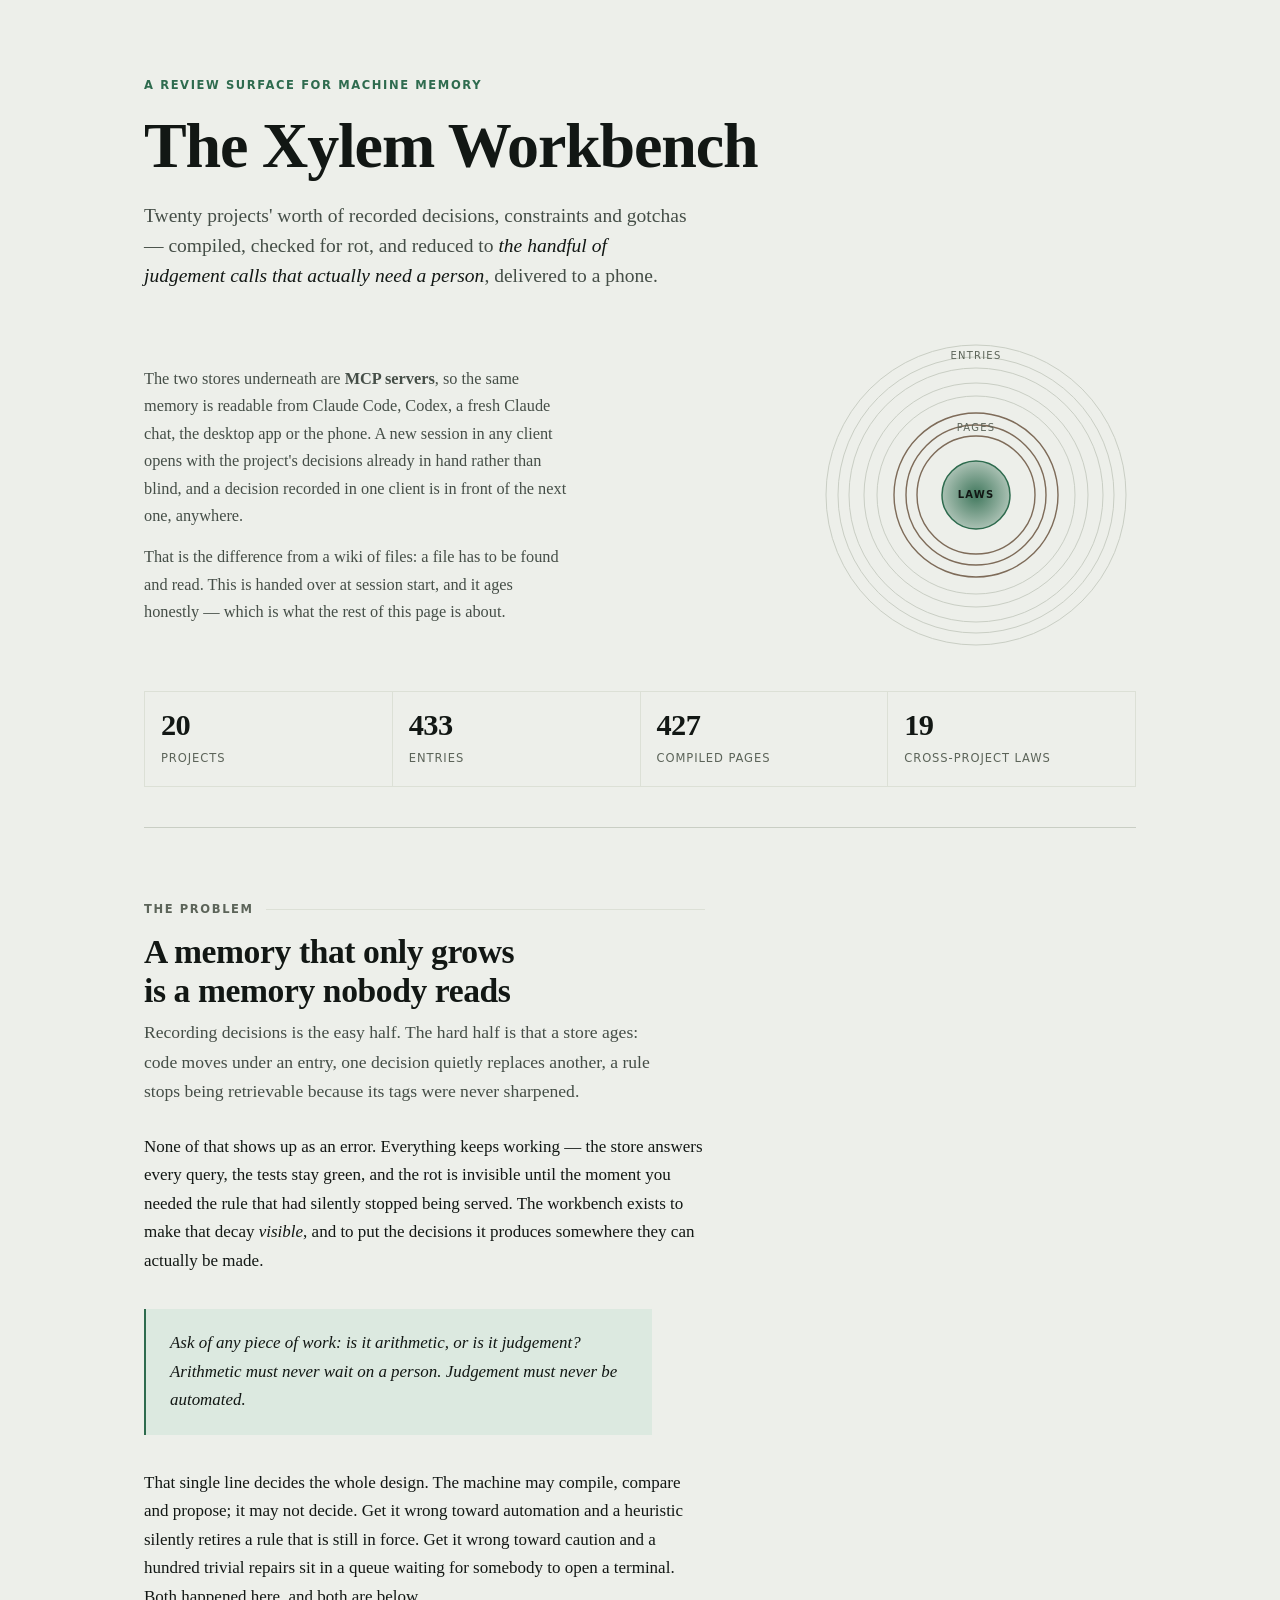
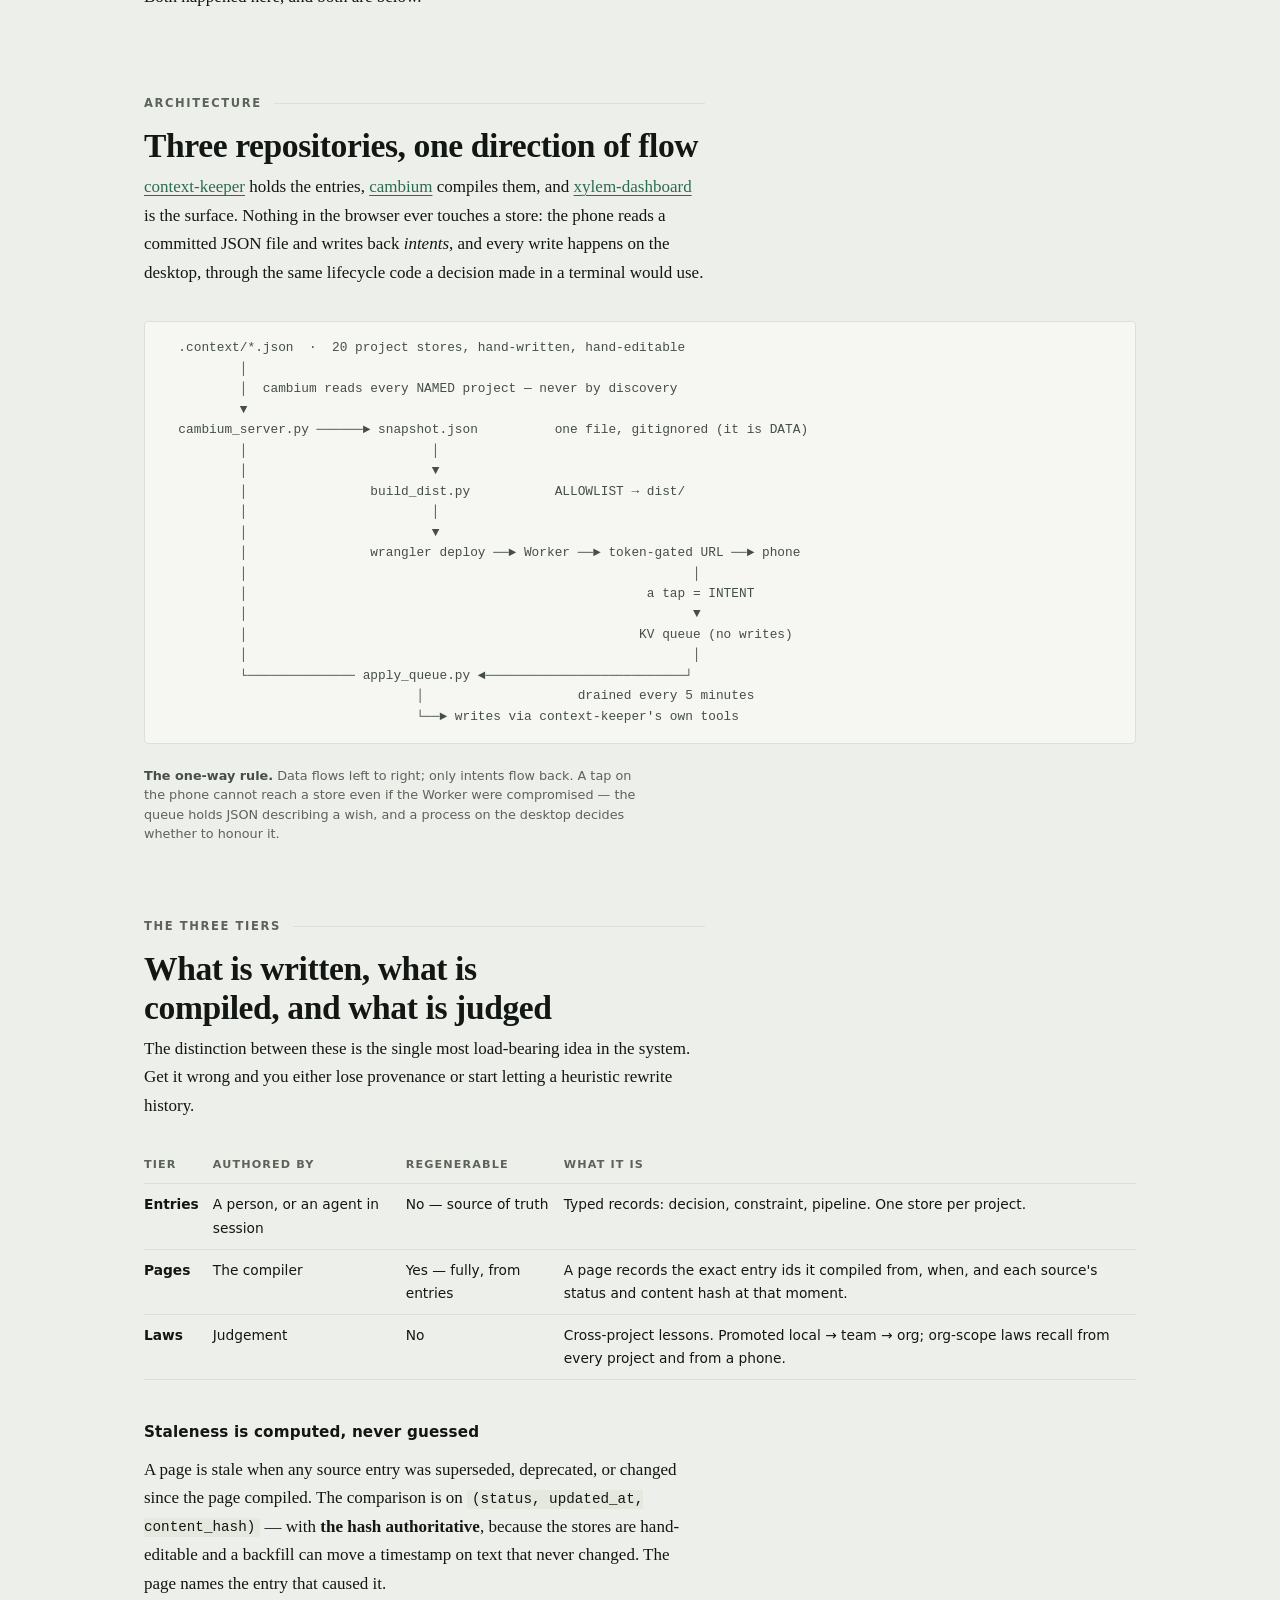
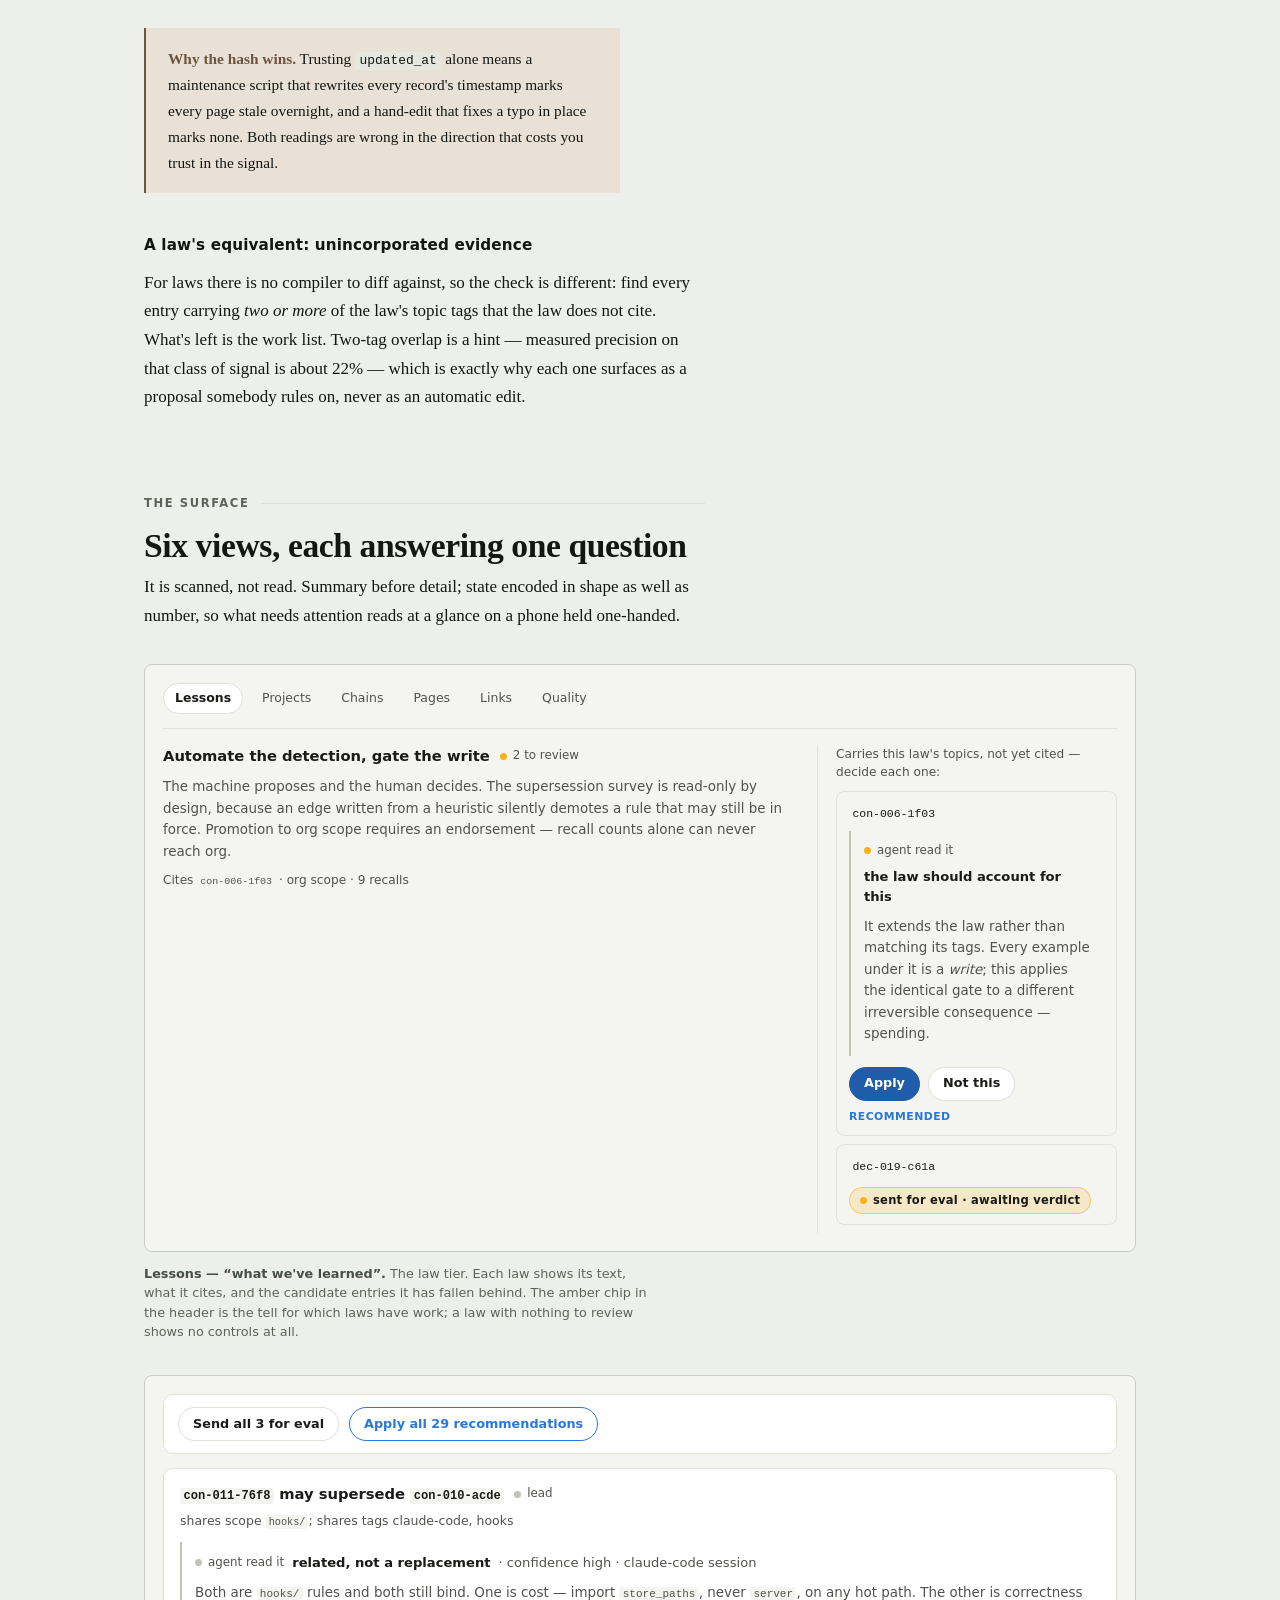
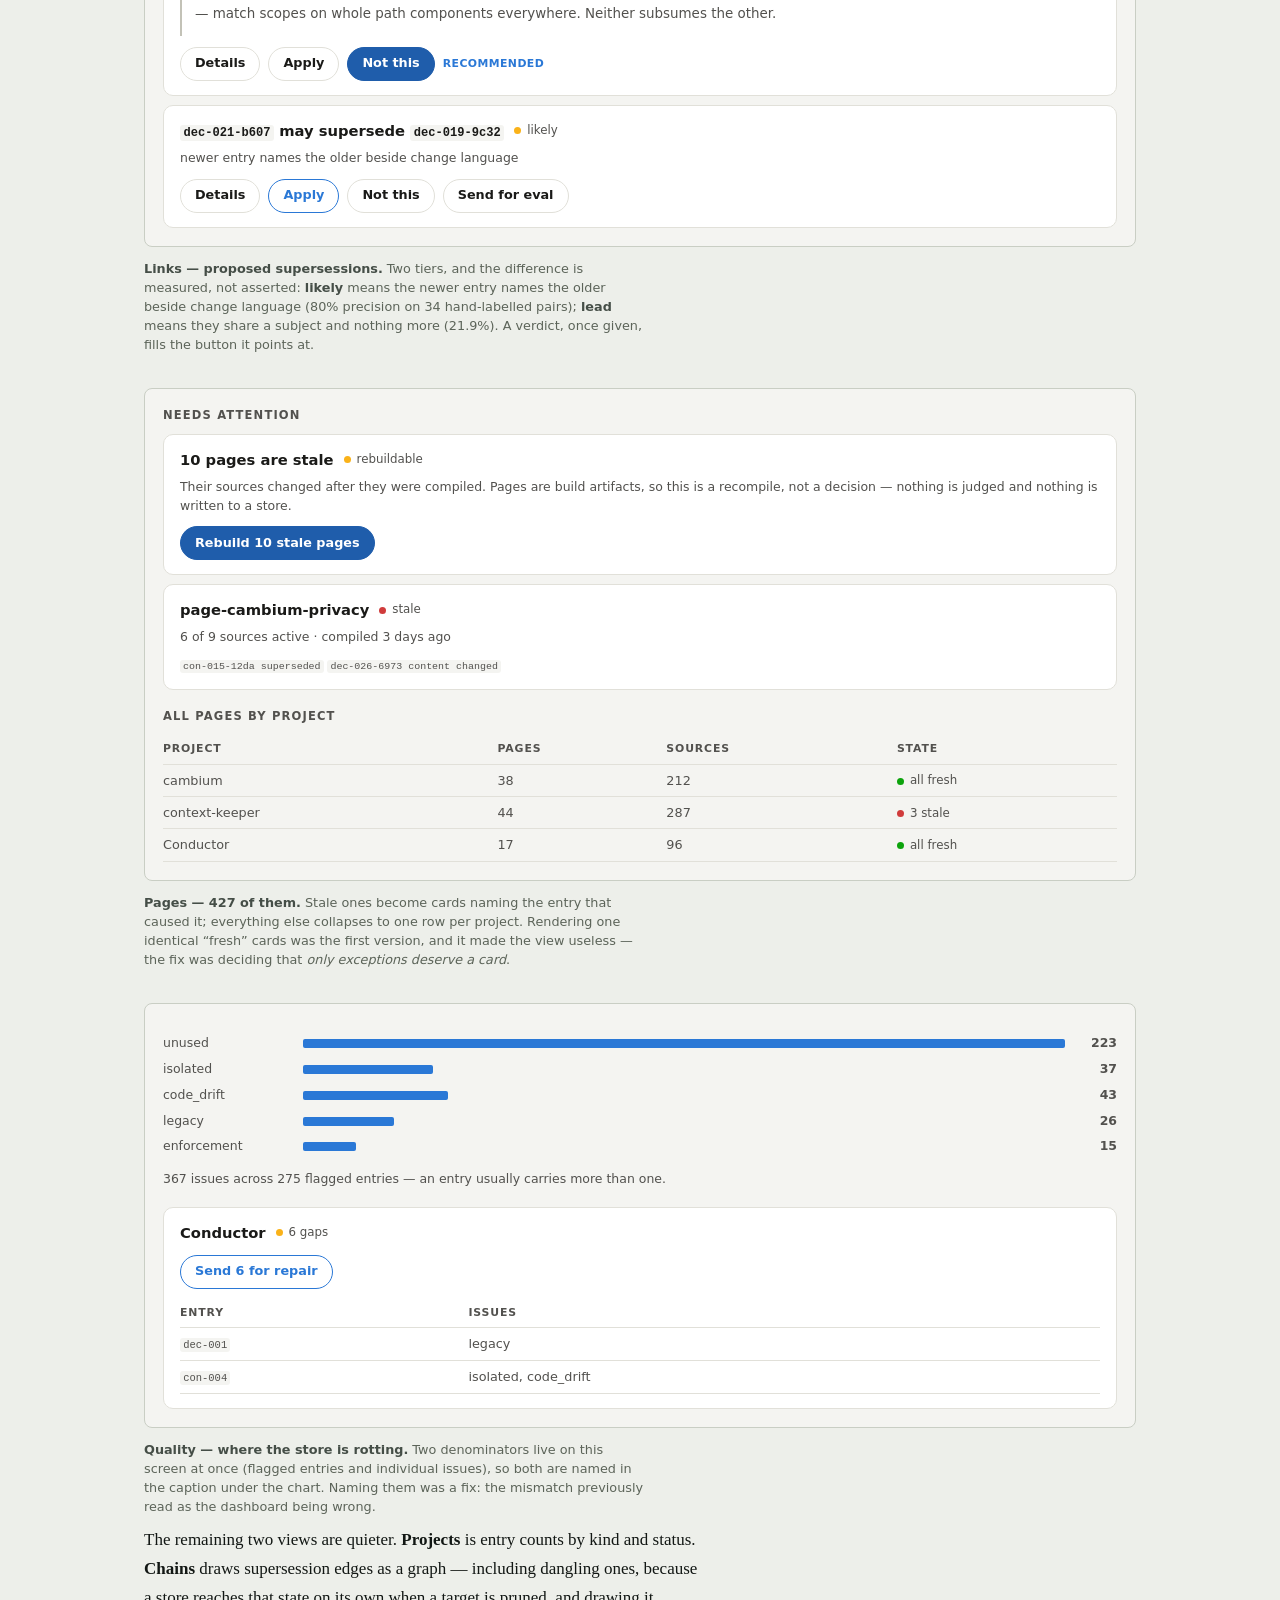
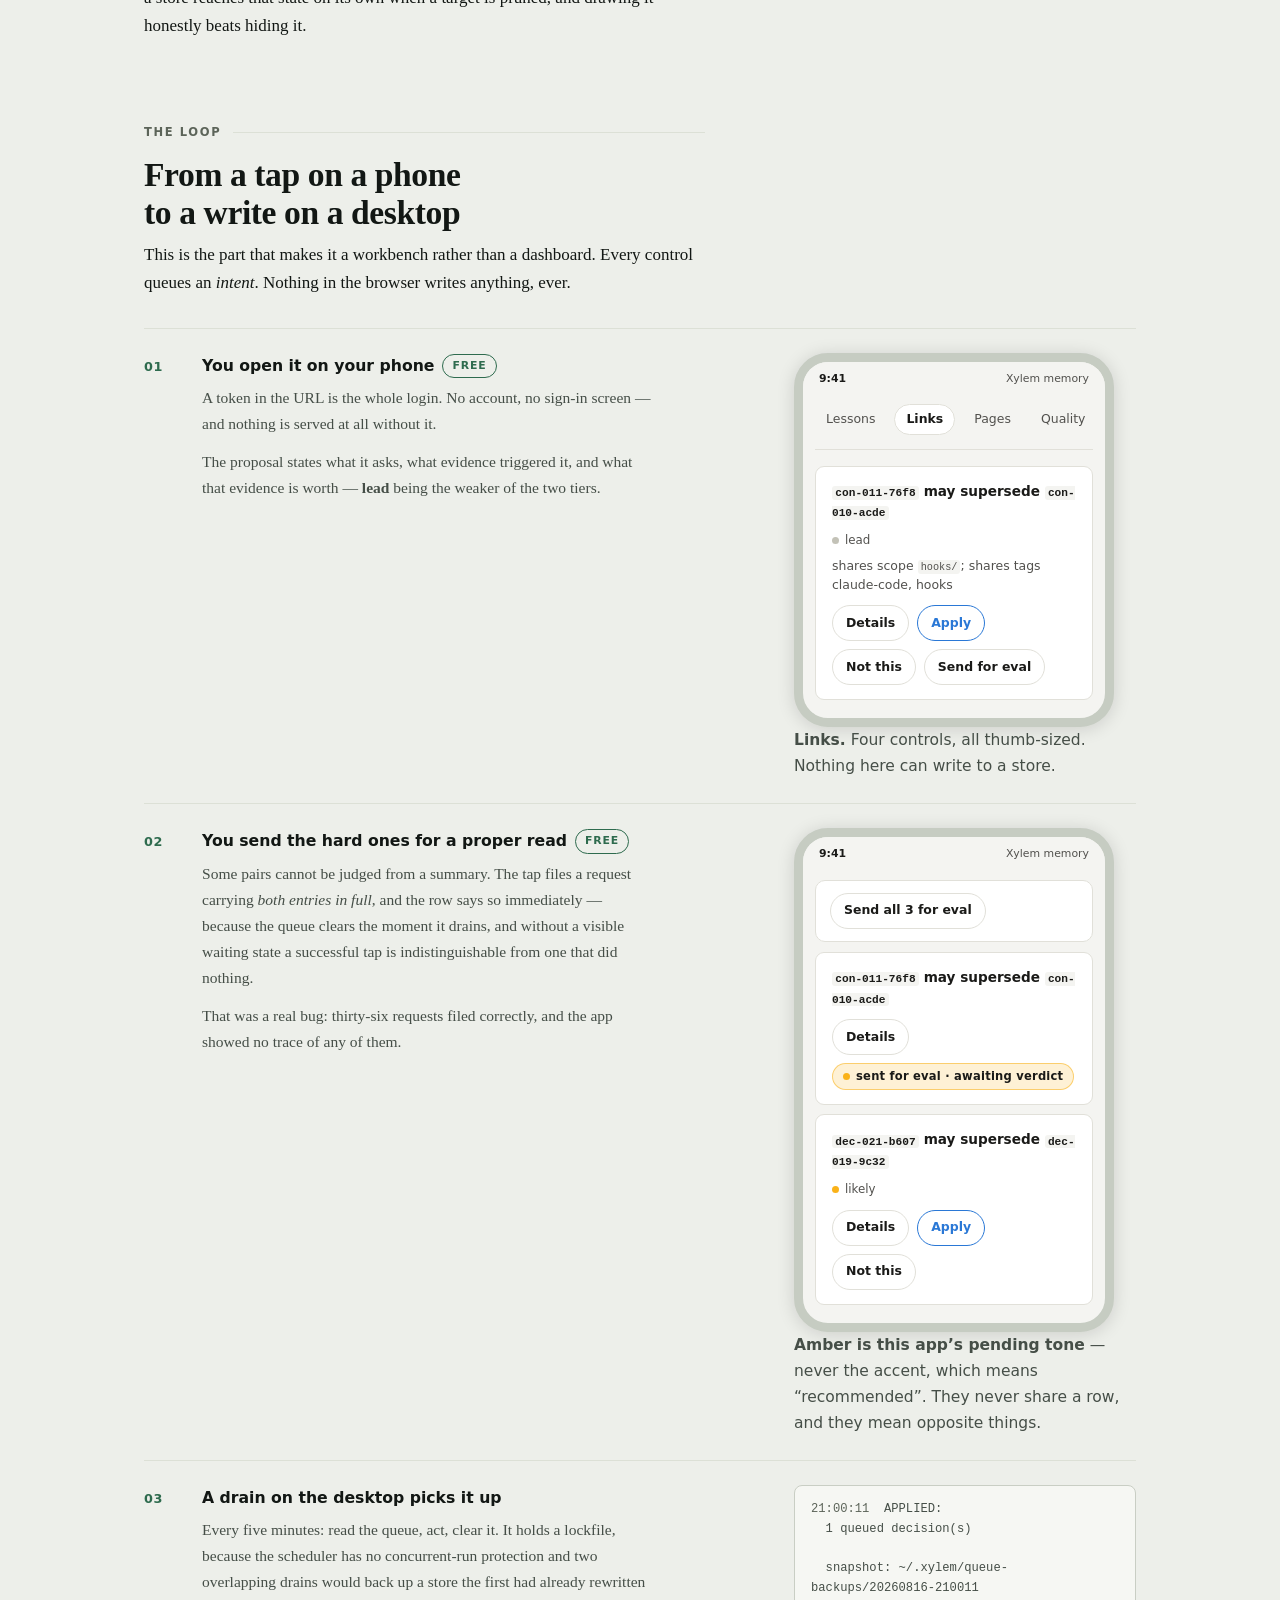
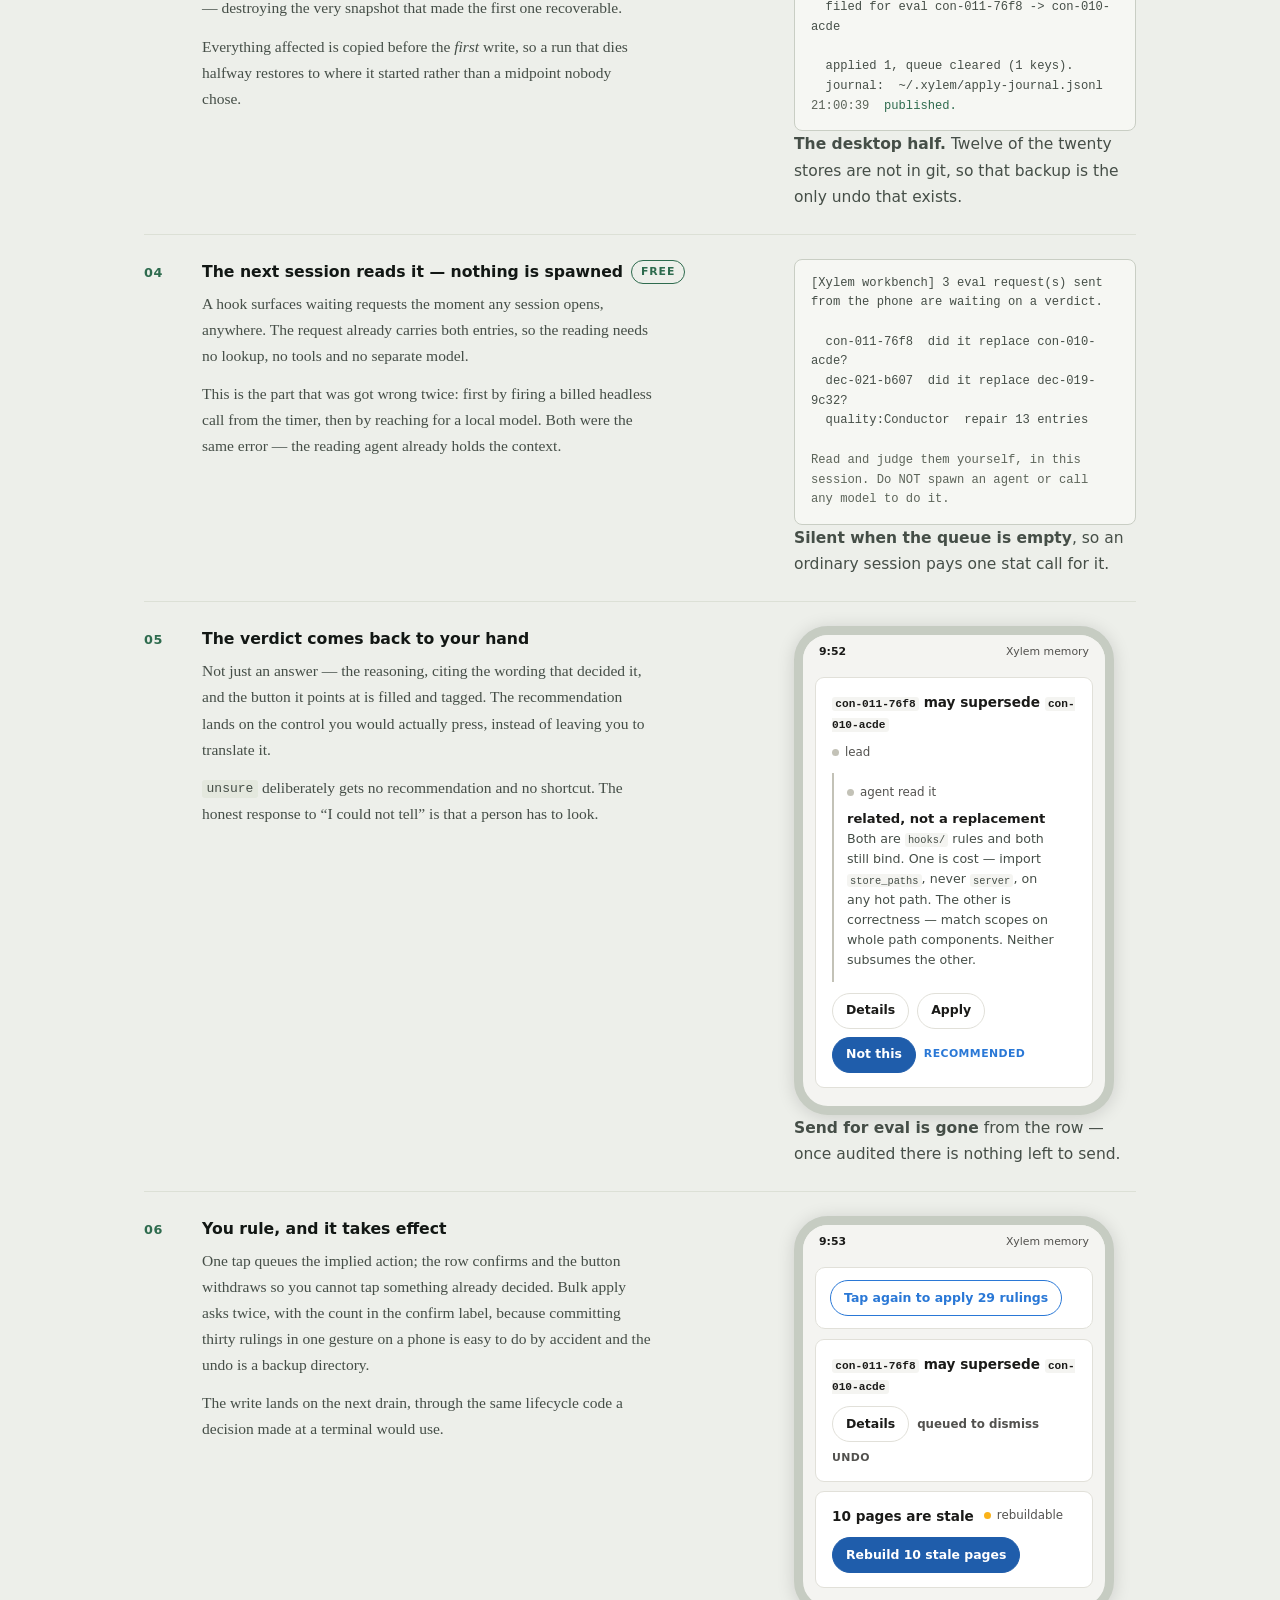
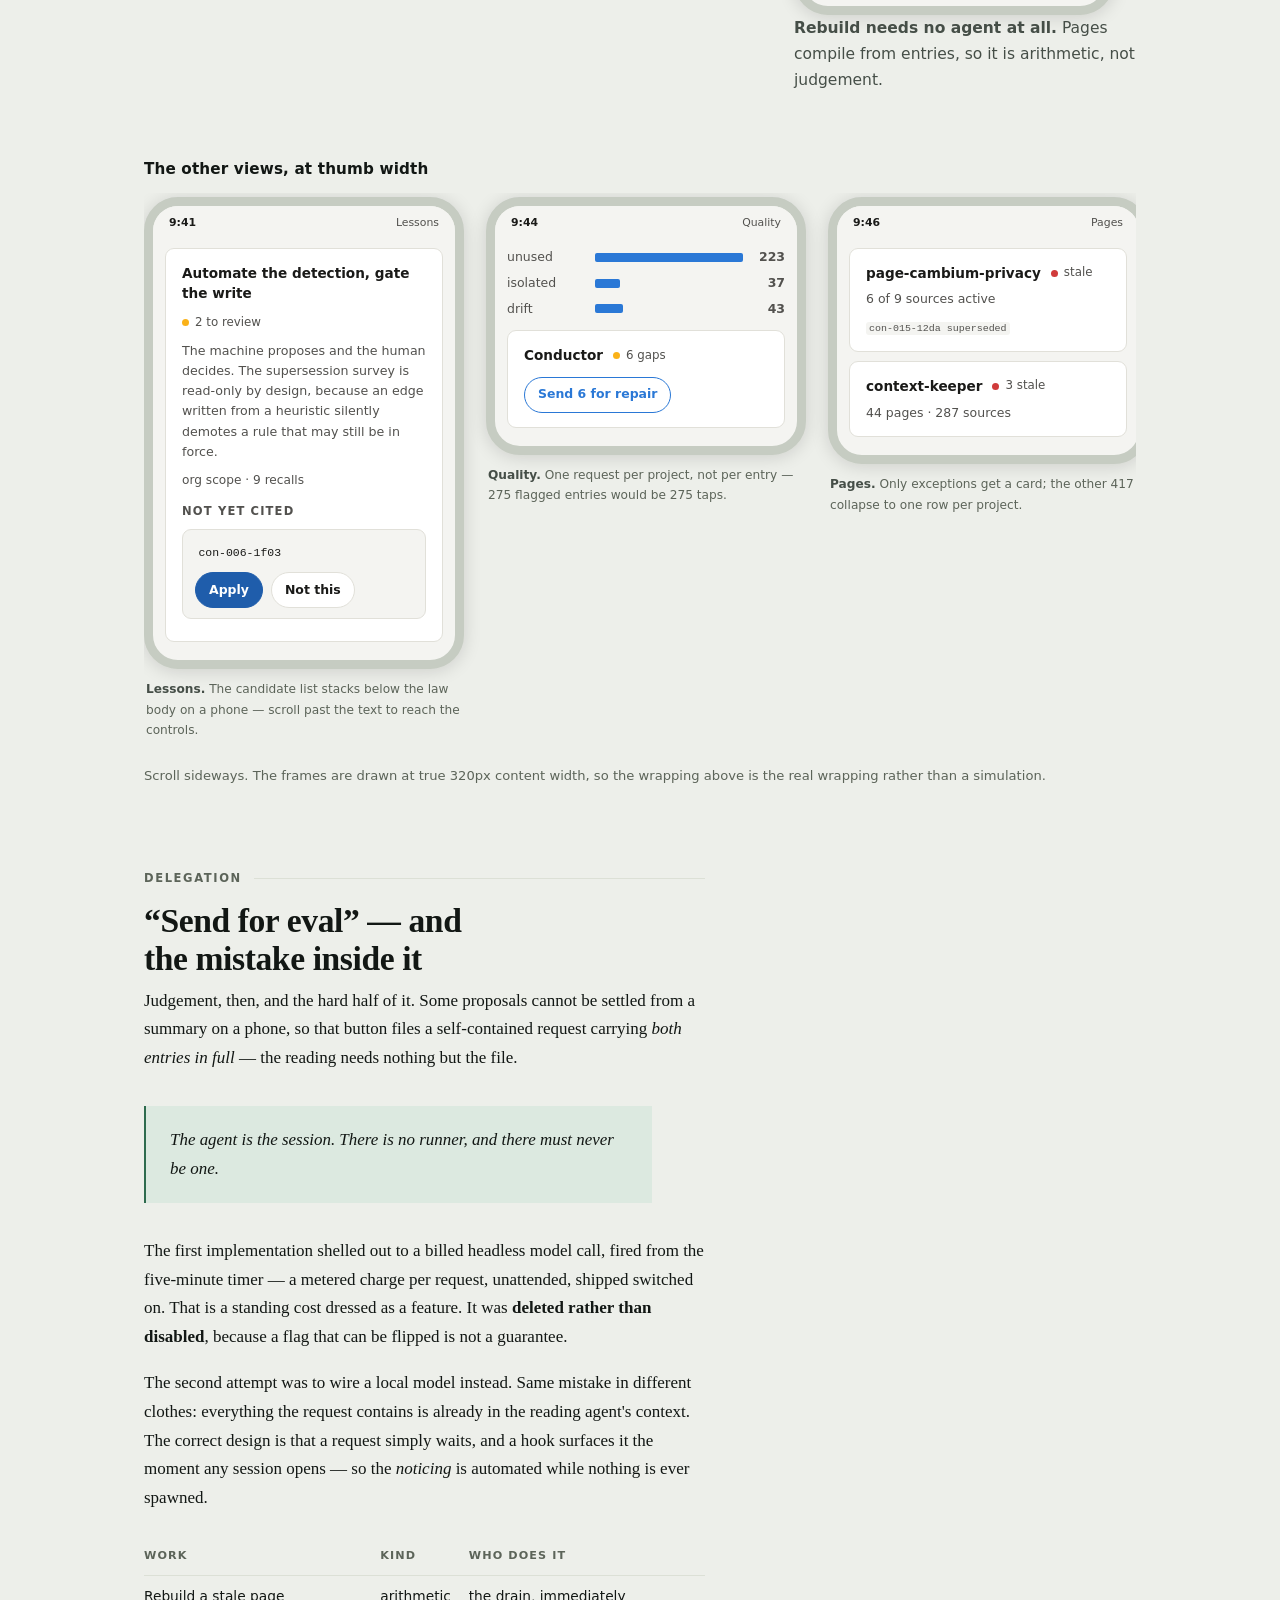
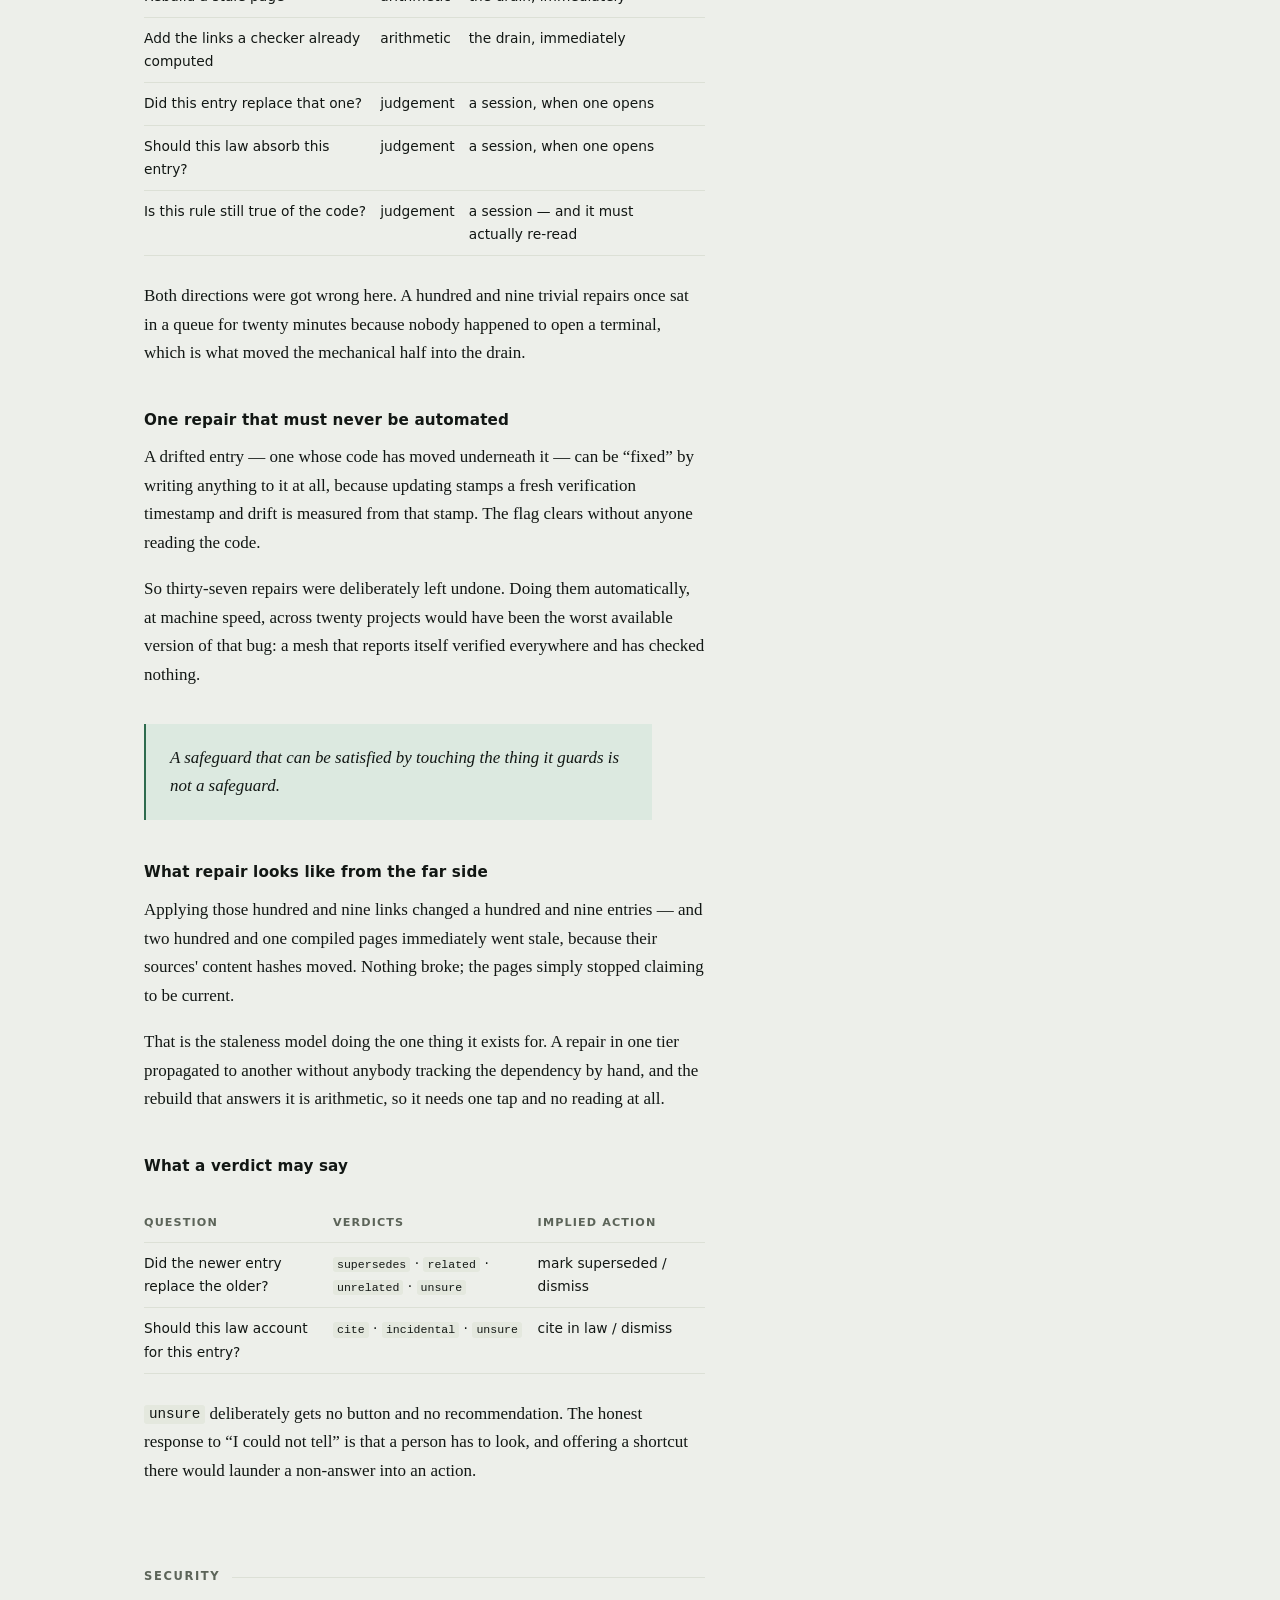
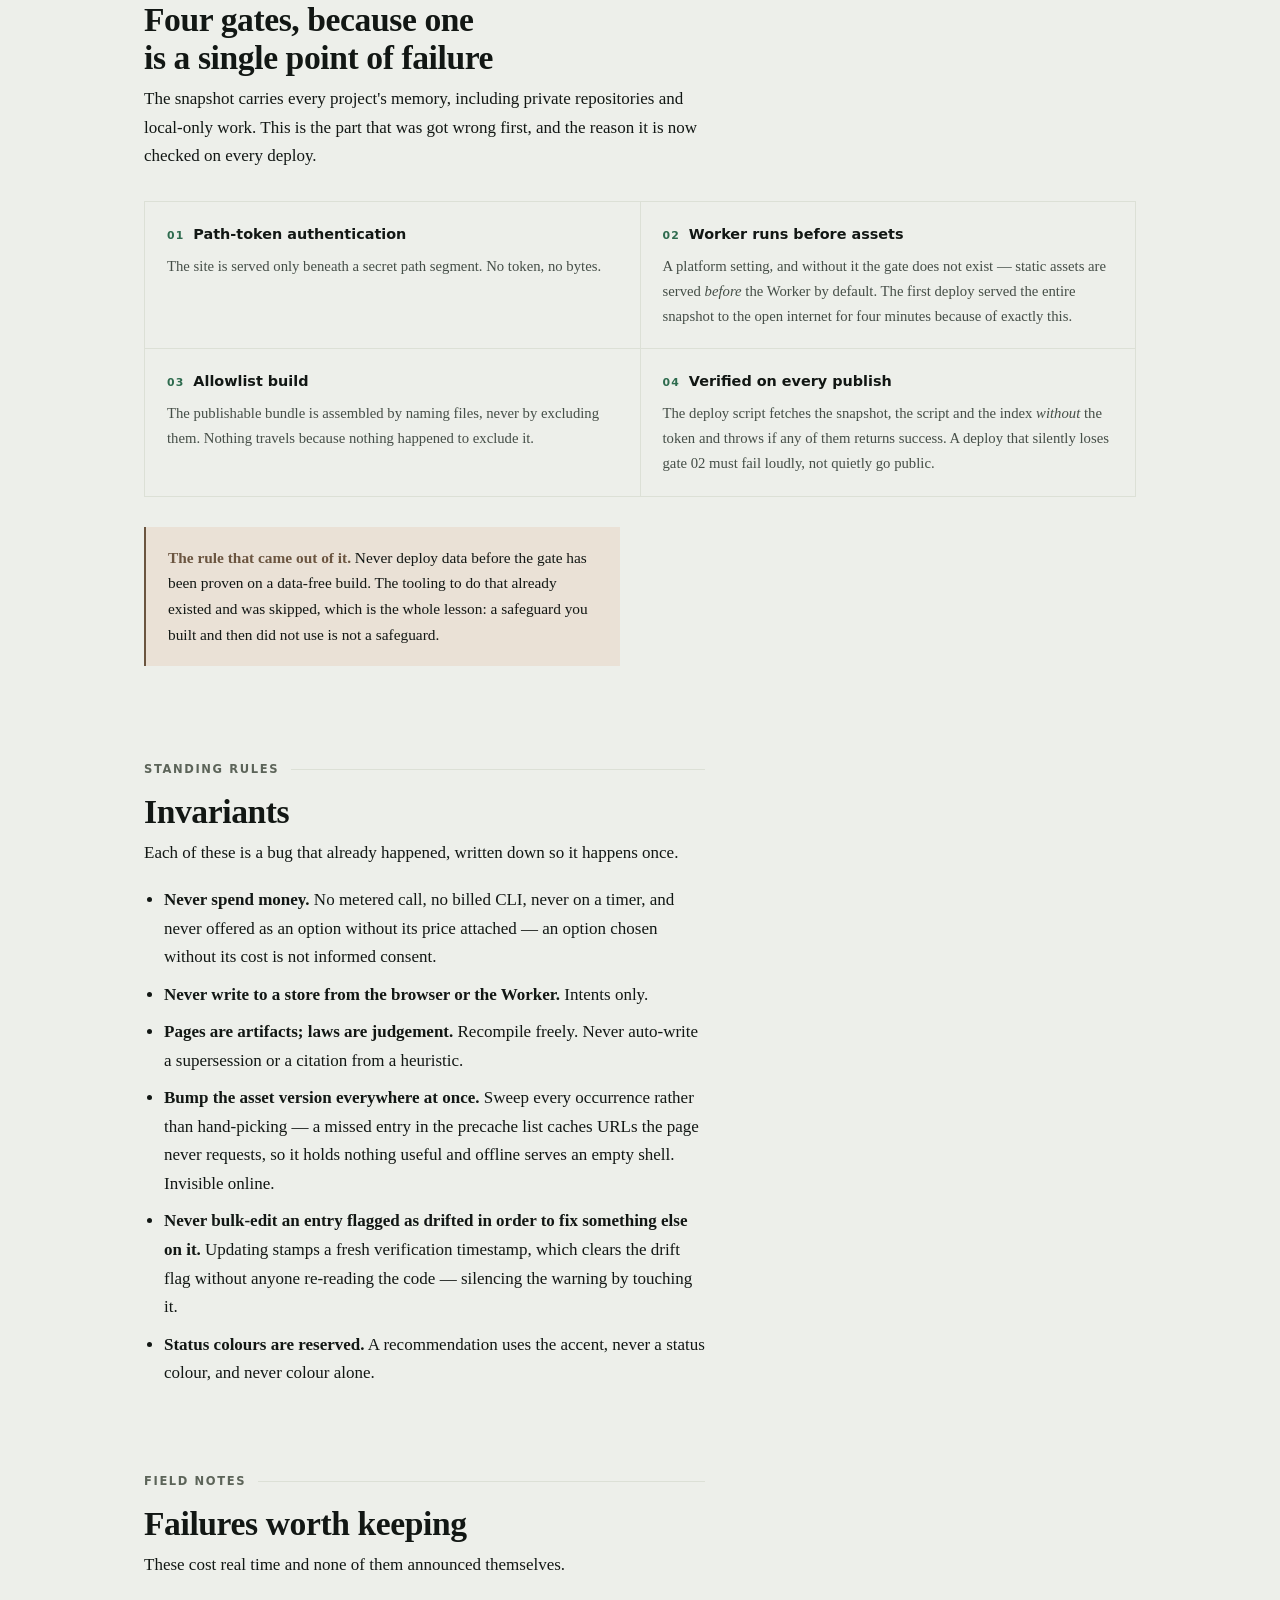
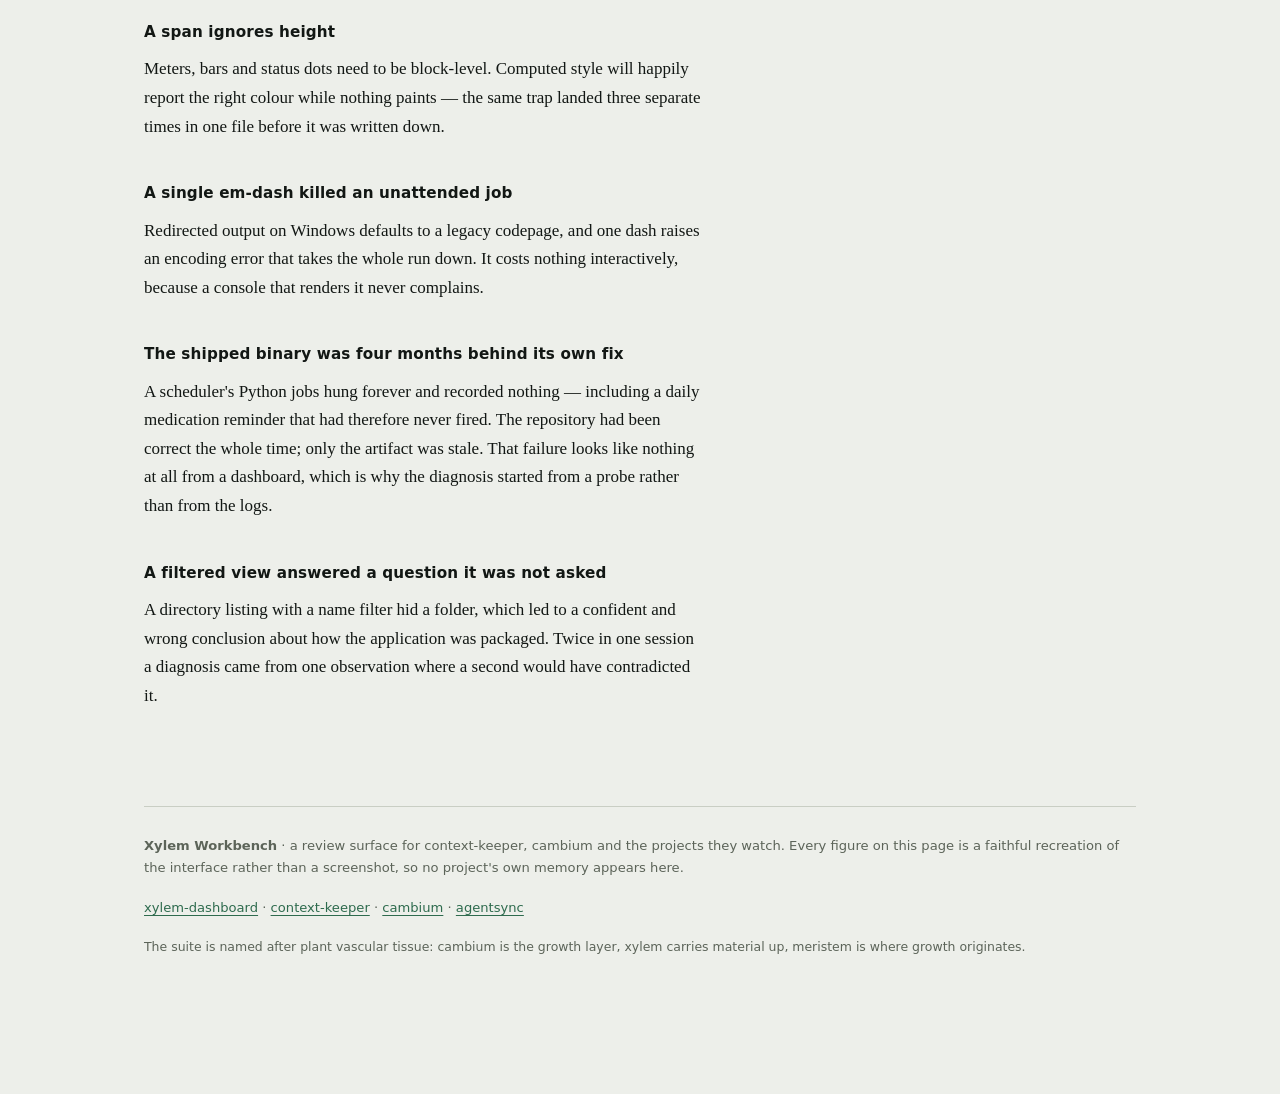
==== commit b4f4018d: "Revise the walkthrough: lead with cross-client, then the principle Four targeted changes, no restruc" ====
--- a/docs/index.html
+++ b/docs/index.html
@@ -64,7 +64,6 @@
     --sap-soft:  #17301F;
     --bark:      #C0A183;
     --bark-soft: #2A231C;
-  --phone-bezel: #343B35;
     --phone-bezel: #343B35;
 
     --ui-surface: #1b1b19;
@@ -474,11 +473,14 @@
   <div class="hero-figure">
     <div>
       <p style="margin:0;color:var(--ink-2);font-size:1.02rem;max-width:52ch">
-      The suite is named after plant vascular tissue. <b>Cambium</b> is the growth layer
-      that produces new tissue; <b>xylem</b> is what carries material up through the plant;
-      <b>meristem</b> is where growth originates. The naming is not decoration &#8212; it
-      describes the architecture. Entries are laid down like growth rings, pages are
-      compiled from them, and laws are the few things worth carrying everywhere.</p>
+      The two stores underneath are <b>MCP servers</b>, so the same memory is readable from
+      Claude Code, Codex, a fresh Claude chat, the desktop app or the phone. A new session in
+      any client opens with the project's decisions already in hand rather than blind, and a
+      decision recorded in one client is in front of the next one, anywhere.</p>
+      <p style="margin:14px 0 0;color:var(--ink-2);font-size:1.02rem;max-width:52ch">
+      That is the difference from a wiki of files: a file has to be found and read. This is
+      handed over at session start, and it ages honestly &#8212; which is what the rest of
+      this page is about.</p>
     </div>
     <svg class="rings" viewBox="0 0 320 320" role="img" aria-label="Concentric rings: entries at the outside, pages compiled from them, laws at the core">
       <defs>
@@ -508,7 +510,7 @@
 
   <div class="stats">
     <div class="stat"><b>20</b><span>Projects</span></div>
-    <div class="stat"><b>432</b><span>Entries</span></div>
+    <div class="stat"><b>433</b><span>Entries</span></div>
     <div class="stat"><b>427</b><span>Compiled pages</span></div>
     <div class="stat"><b>19</b><span>Cross-project laws</span></div>
   </div>
@@ -527,18 +529,26 @@
   <em>visible</em>, and to put the decisions it produces somewhere they can actually be made.</p>
 
   <blockquote class="pull">
-    <p>The design constraint that shapes everything: the machine may compile, compare and
-    propose. It may not decide.</p>
+    <p>Ask of any piece of work: is it arithmetic, or is it judgement? Arithmetic must never
+    wait on a person. Judgement must never be automated.</p>
   </blockquote>
+
+  <p>That single line decides the whole design. The machine may compile, compare and propose;
+  it may not decide. Get it wrong toward automation and a heuristic silently retires a rule
+  that is still in force. Get it wrong toward caution and a hundred trivial repairs sit in a
+  queue waiting for somebody to open a terminal. Both happened here, and both are below.</p>
 </section>
 
 <section>
   <div class="col">
     <p class="kicker">Architecture</p>
     <h2>Three repositories, one direction of flow</h2>
-    <p>Nothing in the browser ever touches a store. The phone reads a committed JSON file
-    and writes back <em>intents</em>; every write happens on the desktop, through the same
-    lifecycle code a decision made in a terminal would use.</p>
+    <p><a href="https://github.com/jarmstrong158/context-keeper">context-keeper</a> holds the
+    entries, <a href="https://github.com/jarmstrong158/cambium">cambium</a> compiles them, and
+    <a href="https://github.com/jarmstrong158/xylem-dashboard">xylem-dashboard</a> is the
+    surface. Nothing in the browser ever touches a store: the phone reads a committed JSON
+    file and writes back <em>intents</em>, and every write happens on the desktop, through the
+    same lifecycle code a decision made in a terminal would use.</p>
   </div>
 
   <figure class="bleed">
@@ -609,7 +619,7 @@
 
     <div class="note-bark">
       <p><b>Why the hash wins.</b> Trusting <code>updated_at</code> alone means a maintenance
-      script that rewrites every record's timestamp marks all 427 pages stale overnight, and a
+      script that rewrites every record's timestamp marks every page stale overnight, and a
       hand-edit that fixes a typo in place marks none. Both readings are wrong in the direction
       that costs you trust in the signal.</p>
     </div>
@@ -764,7 +774,7 @@
       </table>
     </div>
     <figcaption><b>Pages &#8212; 427 of them.</b> Stale ones become cards naming the entry that
-    caused it; everything else collapses to one row per project. Rendering 427 identical
+    caused it; everything else collapses to one row per project. Rendering one identical
     &#8220;fresh&#8221; cards was the first version, and it made the view useless &#8212; the fix was deciding
     that <em>only exceptions deserve a card</em>.</figcaption>
   </figure>
@@ -773,12 +783,12 @@
     <div class="ui">
       <div class="ui-bars">
         <div class="ui-bar"><span>unused</span><i style="width:100%"></i><b>223</b></div>
-        <div class="ui-bar"><span>isolated</span><i style="width:69%"></i><b>155</b></div>
+        <div class="ui-bar"><span>isolated</span><i style="width:17%"></i><b>37</b></div>
         <div class="ui-bar"><span>code_drift</span><i style="width:19%"></i><b>43</b></div>
         <div class="ui-bar"><span>legacy</span><i style="width:12%"></i><b>26</b></div>
         <div class="ui-bar"><span>enforcement</span><i style="width:7%"></i><b>15</b></div>
       </div>
-      <div class="ui-meta" style="margin:14px 0 18px">484 issues across 325 flagged entries
+      <div class="ui-meta" style="margin:14px 0 18px">367 issues across 275 flagged entries
       &#8212; an entry usually carries more than one.</div>
       <div class="ui-row">
         <div class="ui-head">
@@ -825,8 +835,7 @@
         <p>A token in the URL is the whole login. No account, no sign-in screen &#8212; and
         nothing is served at all without it.</p>
         <p>The proposal states what it asks, what evidence triggered it, and what that
-        evidence is worth. <b>Lead</b> means shared subject and nothing more: 21.9%
-        precision, measured on hand-labelled pairs.</p>
+        evidence is worth &#8212; <b>lead</b> being the weaker of the two tiers.</p>
       </div>
       <div class="step-fig">
         <div class="phone">
@@ -1084,7 +1093,7 @@
               <div class="ui-bar" style="grid-template-columns:78px 1fr 32px">
                 <span>unused</span><i style="width:100%"></i><b>223</b></div>
               <div class="ui-bar" style="grid-template-columns:78px 1fr 32px">
-                <span>isolated</span><i style="width:69%"></i><b>155</b></div>
+                <span>isolated</span><i style="width:17%"></i><b>37</b></div>
               <div class="ui-bar" style="grid-template-columns:78px 1fr 32px">
                 <span>drift</span><i style="width:19%"></i><b>43</b></div>
             </div>
@@ -1100,7 +1109,7 @@
           </div></div>
         </div>
         <p class="phone-cap"><b>Quality.</b> One request per project, not per entry &#8212;
-        325 flagged entries would be 325 taps.</p>
+        275 flagged entries would be 275 taps.</p>
       </div>
 
       <div>
@@ -1139,9 +1148,9 @@
   <div class="col">
     <p class="kicker">Delegation</p>
     <h2>&#8220;Send for eval&#8221; &#8212; and the mistake inside it</h2>
-    <p>Some proposals cannot be judged from a summary on a phone. That button files a
-    self-contained request carrying <em>both entries in full</em>, so the reading needs nothing
-    but the file.</p>
+    <p>Judgement, then, and the hard half of it. Some proposals cannot be settled from a
+    summary on a phone, so that button files a self-contained request carrying <em>both
+    entries in full</em> &#8212; the reading needs nothing but the file.</p>
 
     <blockquote class="pull">
       <p>The agent is the session. There is no runner, and there must never be one.</p>
@@ -1156,12 +1165,6 @@
     everything the request contains is already in the reading agent's context. The correct
     design is that a request simply waits, and a hook surfaces it the moment any session opens
     &#8212; so the <em>noticing</em> is automated while nothing is ever spawned.</p>
-
-    <div class="note-bark">
-      <p><b>The line that decides the whole design.</b> Ask of any piece of work: is it
-      arithmetic, or is it judgement? Arithmetic must never wait on a person. Judgement
-      must never be automated.</p>
-    </div>
 
     <div class="tbl-wrap">
       <table>
@@ -1181,11 +1184,9 @@
       </table>
     </div>
 
-    <p>Getting that line wrong in either direction is expensive. Automating judgement
-    means a heuristic silently retires a rule that is still in force. Waiting on a person
-    for arithmetic means a hundred and nine trivial repairs sit in a queue for twenty
-    minutes because nobody happened to open a terminal &#8212; which is exactly what
-    happened, and what moved the mechanical half into the drain.</p>
+    <p>Both directions were got wrong here. A hundred and nine trivial repairs once sat in
+    a queue for twenty minutes because nobody happened to open a terminal, which is what
+    moved the mechanical half into the drain.</p>
 
     <h3>One repair that must never be automated</h3>
     <p>A drifted entry &#8212; one whose code has moved underneath it &#8212; can be
@@ -1321,9 +1322,18 @@
 </section>
 
 <footer class="col" style="max-width:none">
-  <p>Xylem Workbench &#183; a private review surface for context-keeper, cambium and the
-  projects they watch. Every figure on this page is a faithful recreation of the interface
-  rather than a screenshot, so no project's own memory appears here.</p>
+  <p><b>Xylem Workbench</b> &#183; a review surface for context-keeper, cambium and the projects
+  they watch. Every figure on this page is a faithful recreation of the interface rather than a
+  screenshot, so no project's own memory appears here.</p>
+  <p style="margin-top:14px">
+    <a href="https://github.com/jarmstrong158/xylem-dashboard">xylem-dashboard</a> &#183;
+    <a href="https://github.com/jarmstrong158/context-keeper">context-keeper</a> &#183;
+    <a href="https://github.com/jarmstrong158/cambium">cambium</a> &#183;
+    <a href="https://github.com/jarmstrong158/agentsync">agentsync</a>
+  </p>
+  <p style="margin-top:14px;font-size:.78rem">The suite is named after plant vascular tissue:
+  cambium is the growth layer, xylem carries material up, meristem is where growth
+  originates.</p>
 </footer>
 
 </div>
